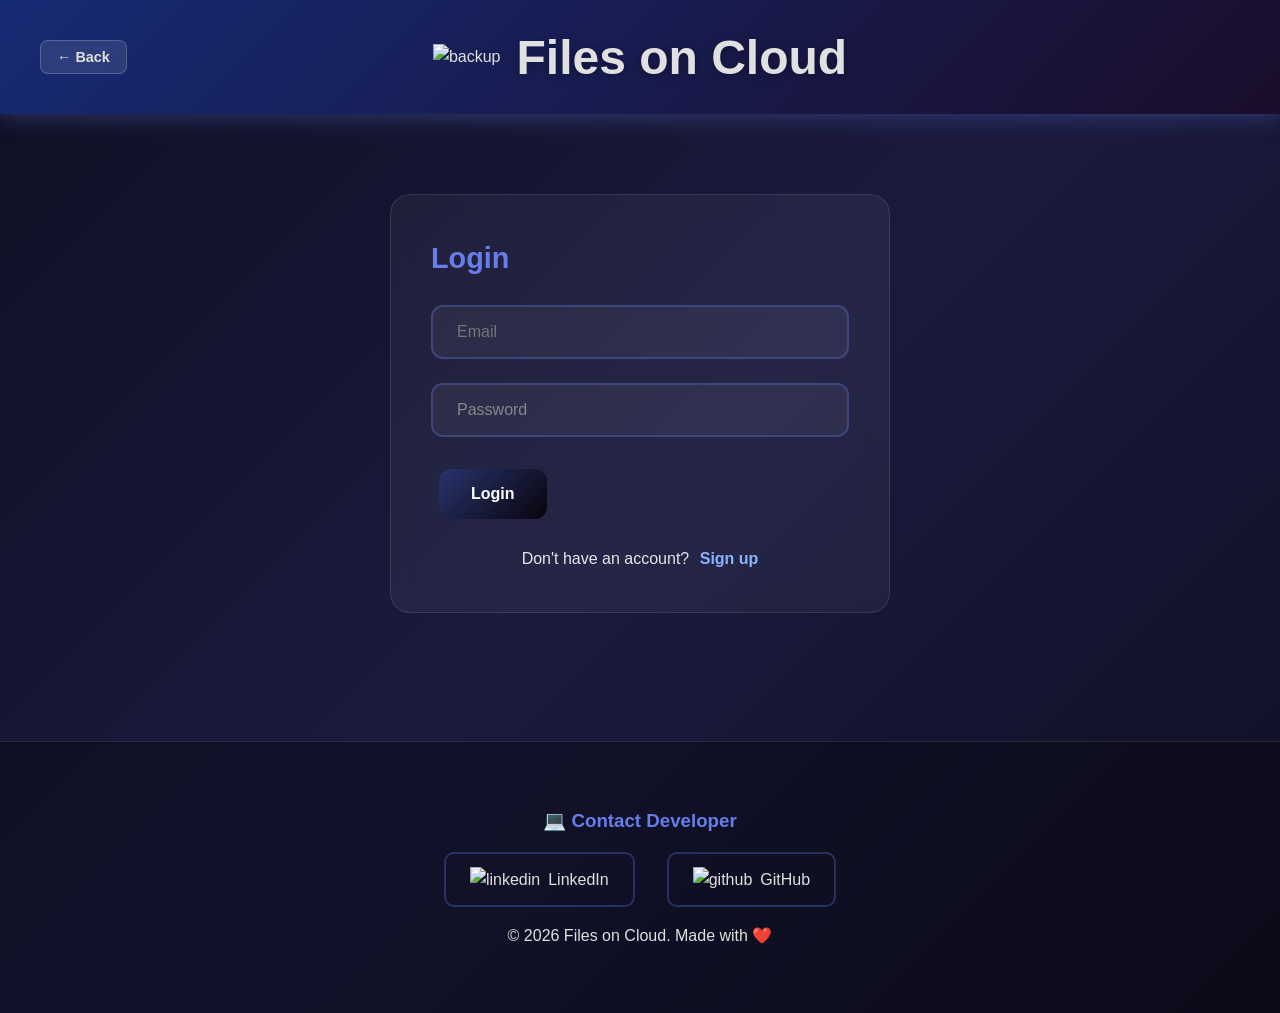
==== public/auth.html @ 5b4f23a4 "fix: improve signup section visibility and accessibility (#29)" ====
<!DOCTYPE html>
<html lang="en">
<head>
    <meta charset="UTF-8">
    <meta name="viewport" content="width=device-width, initial-scale=1.0">
    <title>File On Cloud · Auth</title>
    <link rel="stylesheet" href="style.css">
</head>
<body>
    <!-- Header -->
    <div class="header">
        <div class="auth-buttons" style="left: 2rem;">
            <button id="backBtn" class="auth-btn">← Back</button>
        </div>
        <span><img src="backup-file.png" height="60" width="60" alt="backup"></span>
        <h1>Files on Cloud</h1>
    </div>

    <div class="container">
        <div class="section" style="max-width: 500px; margin: 3rem auto;">
            <div class="auth-card">
                <div id="loginBlock">
                    <h2>Login</h2>
                    <form id="loginForm">
                        <input type="email" id="loginEmail" placeholder="Email" required>
                        <input type="password" id="loginPassword" placeholder="Password" required>
                        <button type="submit" id="loginSubmit">Login</button>
                    </form>
                    <p class="signup-text">
                        Don't have an account?
                        <a href="#" id="showSignup" class="signup-link">Sign up</a>
                    </p>
                </div>

                <div id="signupBlock" style="display: none;">
                    <h2>Sign Up</h2>
                    <form id="signupForm">
                        <input type="text" id="signupUsername" placeholder="Username" required>
                        <input type="email" id="signupEmail" placeholder="Email" required>
                        <input type="password" id="signupPassword" placeholder="Password (min 6 chars)" required>
                        <button type="submit" id="signupSubmit">Sign Up</button>
                    </form>
                    <p>Already have an account? <a href="#" id="showLogin">Login</a></p>
                </div>

                <div id="authFeedback" class="auth-message" style="display: none; margin-top: 1rem;"></div>
            </div>
        </div>
    </div>

    <div class="footer">
        <div class="container">
            <h3>💻 Contact Developer</h3>
            <div class="social-links">
                <a href="https://www.linkedin.com/in/priyanshu-kumar-15799a293/" target="_blank">
                    <span><img src="linkedin.png" height="30" width="30" alt="linkedin"></span> LinkedIn
                </a>
                <a href="https://github.com/priyansh13-c" target="_blank">
                    <span><img src="github.png" height="30" width="30" alt="github"></span> GitHub
                </a>
            </div>
            <p>&copy; 2026 Files on Cloud. Made with ❤️</p>
        </div>
    </div>

    <script>
        const API_BASE = "";

        const urlParams = new URLSearchParams(window.location.search);
        const startMode = urlParams.get('mode') || 'login';

        const loginBlock = document.getElementById('loginBlock');
        const signupBlock = document.getElementById('signupBlock');
        const showSignup = document.getElementById('showSignup');
        const showLogin = document.getElementById('showLogin');
        const backBtn = document.getElementById('backBtn');
        const authFeedback = document.getElementById('authFeedback');

        const loginForm = document.getElementById('loginForm');
        const signupForm = document.getElementById('signupForm');

        const setMode = (mode) => {
            if (mode === 'signup') {
                loginBlock.style.display = 'none';
                signupBlock.style.display = 'block';
            } else {
                loginBlock.style.display = 'block';
                signupBlock.style.display = 'none';
            }
            authFeedback.style.display = 'none';
        };

        setMode(startMode);

        showSignup.addEventListener('click', (e) => {
            e.preventDefault();
            setMode('signup');
        });

        showLogin.addEventListener('click', (e) => {
            e.preventDefault();
            setMode('login');
        });

        backBtn.addEventListener('click', () => {
            window.location.href = 'index.html';
        });

        function showFeedback(message, type) {
            authFeedback.textContent = message;
            authFeedback.className = `auth-message ${type}`;
            authFeedback.style.display = 'block';
        }

        loginForm.addEventListener('submit', async (e) => {
            e.preventDefault();
            const email = document.getElementById('loginEmail').value;
            const password = document.getElementById('loginPassword').value;
            const submitBtn = document.getElementById('loginSubmit');

            submitBtn.disabled = true;
            submitBtn.textContent = 'Logging in...';

            try {
                const res = await fetch(`${API_BASE}/api/auth/login`, {
                    method: 'POST',
                    headers: { 'Content-Type': 'application/json' },
                    body: JSON.stringify({ email, password })
                });

                const data = await res.json();
                if (res.ok) {
                    localStorage.setItem('authToken', data.token);
                    window.location.href = 'index.html';
                } else {
                    showFeedback(data.error || 'Login failed', 'error');
                }
            } catch (err) {
                showFeedback('Login failed. Please try again.', 'error');
            } finally {
                submitBtn.disabled = false;
                submitBtn.textContent = 'Login';
            }
        });

        signupForm.addEventListener('submit', async (e) => {
            e.preventDefault();
            const username = document.getElementById('signupUsername').value;
            const email = document.getElementById('signupEmail').value;
            const password = document.getElementById('signupPassword').value;
            const submitBtn = document.getElementById('signupSubmit');

            submitBtn.disabled = true;
            submitBtn.textContent = 'Creating account...';

            try {
                const res = await fetch(`${API_BASE}/api/auth/signup`, {
                    method: 'POST',
                    headers: { 'Content-Type': 'application/json' },
                    body: JSON.stringify({ username, email, password })
                });

                const data = await res.json();
                if (res.ok) {
                    localStorage.setItem('authToken', data.token);
                    window.location.href = 'index.html';
                } else {
                    showFeedback(data.error || 'Signup failed', 'error');
                }
            } catch (err) {
                showFeedback('Signup failed. Please try again.', 'error');
            } finally {
                submitBtn.disabled = false;
                submitBtn.textContent = 'Sign Up';
            }
        });
    </script>
</body>
</html>
---- public/style.css ----
* {
    margin: 0;
    padding: 0;
    box-sizing: border-box;
}

body {
    font-family: 'Segoe UI', Tahoma, Geneva, Verdana, sans-serif;
    background: linear-gradient(135deg, #0f0f23 0%, #1a1a3e 50%, #0f0f23 100%);
    color: #e0e0e0;
    min-height: 100vh;
    line-height: 1.6;
}

/* Header */
.header {
    background: linear-gradient(135deg, #162a74 0%, #1a0d2a 100%);
    padding: 2rem 0;
    text-align: center;
    box-shadow: 0 4px 20px rgba(102, 126, 234, 0.3);
    position: relative;
    overflow: hidden;
    display: flex;
    gap: 1rem;
    justify-content: center;
    align-items: center;
}

.header .auth-buttons {
    position: absolute;
    left: 2rem;
    display: flex;
    gap: 1rem;
}

.auth-btn {
    background: rgba(255, 255, 255, 0.1);
    color: #e0e0e0;
    border: 1px solid rgba(255, 255, 255, 0.2);
    padding: 0.5rem 1rem;
    border-radius: 8px;
    cursor: pointer;
    font-size: 0.9rem;
    transition: all 0.3s ease;
}

.auth-btn:hover {
    background: rgba(255, 255, 255, 0.2);
    transform: translateY(-2px);
}

.header::before {
    content: '';
    position: absolute;
    top: 0;
    left: -100%;
    width: 100%;
    height: 100%;
    background: linear-gradient(90deg, transparent, rgba(255, 255, 255, 0.1), transparent);
    animation: shimmer 3s infinite;
}

@keyframes shimmer {
    0% { left: -100%; }
    100% { left: 100%; }
}

.header h1 {
    font-size: 3rem;
    font-weight: 700;
    text-shadow: 0 2px 10px rgba(0, 0, 0, 0.3);
    margin: 0;
    position: relative;
    z-index: 1;
    line-height: 1;
    display: block;
    margin-top: 2px;
}

/* Container */
.container {
    max-width: 800px;
    margin: 0 auto;
    padding: 2rem;
}

/* Sections */
.section {
    background: rgba(255, 255, 255, 0.05);
    backdrop-filter: blur(10px);
    border: 1px solid rgba(255, 255, 255, 0.1);
    border-radius: 20px;
    padding: 2.5rem;
    margin: 2rem 0;
    transition: all 0.3s ease;
    position: relative;
    overflow: hidden;
}

.section::before {
    content: '';
    position: absolute;
    top: 0;
    left: 0;
    right: 0;
    height: 3px;
    background: linear-gradient(90deg, #667eea, #764ba2);
    transform: scaleX(0);
    transition: transform 0.3s ease;
}

.section:hover {
    transform: translateY(-5px);
    box-shadow: 0 10px 30px rgba(102, 126, 234, 0.2);
}

.section:hover::before {
    transform: scaleX(1);
}

.section h2 {
    font-size: 1.8rem;
    margin-bottom: 1.5rem;
    color: #667eea;
    display: flex;
    align-items: center;
    gap: 10px;
}

/* File Input Styling */
.file-input-wrapper {
    position: relative;
    margin-bottom: 1.5rem;
}

.file-input {
    border: 2px dashed #667eea;
    border-radius: 15px;
    padding: 3rem 2rem;
    text-align: center;
    cursor: pointer;
    transition: all 0.3s ease;
    background: rgba(102, 126, 234, 0.05);
    position: relative;
    overflow: hidden;
}

.file-input::before {
    content: '';
    position: absolute;
    top: 50%;
    left: 50%;
    width: 0;
    height: 0;
    background: radial-gradient(circle, rgba(102, 126, 234, 0.1) 0%, transparent 70%);
    transition: all 0.3s ease;
    transform: translate(-50%, -50%);
    border-radius: 50%;
}

.file-input:hover {
    border-color: #764ba2;
    background: rgba(118, 75, 162, 0.1);
    transform: scale(1.02);
}

.file-input:hover::before {
    width: 300px;
    height: 300px;
}

.file-input span {
    font-size: 1.1rem;
    position: relative;
    z-index: 2;
    display: block;
}

.file-input .upload-icon {
    font-size: 2.5rem;
    margin-bottom: 1rem;
    display: block;
    opacity: 0.7;
    transition: all 0.3s ease;
}

.file-input:hover .upload-icon {
    opacity: 1;
    transform: translateY(-5px);
}

input[type="file"] {
    display: none;
}

/* Form Inputs */
input[type="text"] {
    width: 100%;
    padding: 1rem 1.5rem;
    border: 2px solid rgba(102, 126, 234, 0.3);
    border-radius: 12px;
    background: rgba(255, 255, 255, 0.05);
    color: #e0e0e0;
    font-size: 1rem;
    margin-bottom: 1.5rem;
    transition: all 0.3s ease;
}

input[type="text"]:focus {
    outline: none;
    border-color: #667eea;
    box-shadow: 0 0 0 3px rgba(102, 126, 234, 0.1);
    transform: translateY(-2px);
}
input[type="number"] {
    width: 100%;
    padding: 1rem 1.5rem;
    border: 2px solid rgba(102, 126, 234, 0.3);
    border-radius: 12px;
    background: rgba(255, 255, 255, 0.05);
    color: #e0e0e0;
    font-size: 1rem;
    margin-bottom: 1.5rem;
    transition: all 0.3s ease;
}

input[type="number"]:focus {
    outline: none;
    border-color: #667eea;
    box-shadow: 0 0 0 3px rgba(102, 126, 234, 0.1);
    transform: translateY(-2px);
}
input[type="email"] {
    width: 100%;
    padding: 1rem 1.5rem;
    border: 2px solid rgba(102, 126, 234, 0.3);
    border-radius: 12px;
    background: rgba(255, 255, 255, 0.05);
    color: #e0e0e0;
    font-size: 1rem;
    margin-bottom: 1.5rem;
    transition: all 0.3s ease;
}

input[type="email"]:focus {
    outline: none;
    border-color: #667eea;
    box-shadow: 0 0 0 3px rgba(102, 126, 234, 0.1);
    transform: translateY(-2px);
}

input[type="password"] {
    width: 100%;
    padding: 1rem 1.5rem;
    border: 2px solid rgba(102, 126, 234, 0.3);
    border-radius: 12px;
    background: rgba(255, 255, 255, 0.05);
    color: #e0e0e0;
    font-size: 1rem;
    margin-bottom: 1.5rem;
    transition: all 0.3s ease;
}

input[type="password"]:focus {
    outline: none;
    border-color: #667eea;
    box-shadow: 0 0 0 3px rgba(102, 126, 234, 0.1);
    transform: translateY(-2px);
}

input[type="password"]::placeholder {
    color: #888;
}

select {
    width: 100%;
    padding: 1rem 1.5rem;
    border: 2px solid rgba(102, 126, 234, 0.3);
    border-radius: 12px;
    background: rgba(255, 255, 255, 0.05);
    color: #e0e0e0;
    font-size: 1rem;
    margin-bottom: 1.5rem;
    transition: all 0.3s ease;
    cursor: pointer;
}

select:focus {
    outline: none;
    border-color: #667eea;
    box-shadow: 0 0 0 3px rgba(102, 126, 234, 0.1);
    transform: translateY(-2px);
}

select option {
    background: #1a1a3e;
    color: #e0e0e0;
}

/* Buttons */
button {
    background: linear-gradient(135deg, #27346d 0%, #09040d 100%);
    color: white;
    border: none;
    padding: 1rem 2rem;
    border-radius: 12px;
    font-size: 1rem;
    font-weight: 600;
    cursor: pointer;
    transition: all 0.3s ease;
    margin: 0.5rem;
    position: relative;
    overflow: hidden;
}

button::before {
    content: '';
    position: absolute;
    top: 0;
    left: -100%;
    width: 100%;
    height: 100%;
    background: linear-gradient(90deg, transparent, rgba(255, 255, 255, 0.2), transparent);
    transition: left 0.5s ease;
}

button:hover {
    transform: translateY(-3px);
    box-shadow: 0 10px 25px rgba(102, 126, 234, 0.4);
}

button:hover::before {
    left: 100%;
}

button:active {
    transform: translateY(-1px);
}

button:disabled {
    opacity: 0.6;
    cursor: not-allowed;
    transform: none;
}

.button-group {
    display: flex;
    gap: 1rem;
    flex-wrap: wrap;
}

.button-group button {
    flex: 1;
    min-width: 150px;
}

/* Loading Animation */
.loading {
    display: none;
    text-align: center;
    margin: 1rem 0;
}

.spinner {
    width: 40px;
    height: 40px;
    border: 3px solid rgba(102, 126, 234, 0.3);
    border-top: 3px solid #667eea;
    border-radius: 50%;
    animation: spin 1s linear infinite;
    margin: 0 auto 1rem;
}

@keyframes spin {
    0% { transform: rotate(0deg); }
    100% { transform: rotate(360deg); }
}

/* Messages */
.message {
    padding: 1rem;
    border-radius: 10px;
    margin: 1rem 0;
    animation: slideIn 0.3s ease;
}

.message.success {
    background: rgba(76, 175, 80, 0.1);
    border: 1px solid rgba(76, 175, 80, 0.3);
    color: #4caf50;
}

.message.error {
    background: rgba(244, 67, 54, 0.1);
    border: 1px solid rgba(244, 67, 54, 0.3);
    color: #f44336;
}

@keyframes slideIn {
    from {
        opacity: 0;
        transform: translateY(20px);
    }
    to {
        opacity: 1;
        transform: translateY(0);
    }
}

/* File Info */
.file-info {
    background: rgba(102, 126, 234, 0.1);
    border: 1px solid rgba(102, 126, 234, 0.3);
    border-radius: 15px;
    padding: 1.5rem;
    margin: 1rem 0;
    animation: slideIn 0.3s ease;
}

.file-info h3 {
    color: #667eea;
    margin-bottom: 1rem;
}

.file-info p {
    margin: 0.5rem 0;
    padding: 0.5rem 0;
    border-bottom: 1px solid rgba(255, 255, 255, 0.1);
}

.file-info p:last-child {
    border-bottom: none;
}

/* Instructions */
.instructions {
    background: rgba(255, 255, 255, 0.03);
    border-radius: 15px;
    padding: 2rem;
    margin: 3rem 0;
    border-left: 4px solid #667eea;
}

.instructions h3 {
    color: #667eea;
    margin-bottom: 1rem;
    font-size: 1.3rem;
}

.instructions ul {
    list-style: none;
    padding-left: 0;
}

.instructions li {
    margin: 0.5rem 0;
    padding: 0.5rem 0;
    position: relative;
    padding-left: 2rem;
}

.instructions li::before {
    content: '▶';
    position: absolute;
    left: 0;
    color: #667eea;
    font-size: 0.8rem;
}

/* Footer */
.footer {
    background: rgba(0, 0, 0, 0.3);
    padding: 2rem 0;
    text-align: center;
    margin-top: 3rem;
    border-top: 1px solid rgba(255, 255, 255, 0.1);
}

.footer h3 {
    color: #667eea;
    margin-bottom: 1rem;
}

.social-links {
    display: flex;
    justify-content: center;
    gap: 2rem;
    margin-bottom: 1rem;
}

.social-links a {
    color: #e0e0e0;
    text-decoration: none;
    padding: 0.8rem 1.5rem;
    border: 2px solid rgba(102, 126, 234, 0.3);
    border-radius: 10px;
    transition: all 0.3s ease;
    display: flex;
    align-items: center;
    gap: 0.5rem;
}

.social-links a:hover {
    color: #667eea;
    border-color: #667eea;
    transform: translateY(-3px);
    box-shadow: 0 5px 15px rgba(102, 126, 234, 0.2);
}

/* Responsive Design */
@media (max-width: 768px) {
    .header h1 {
        font-size: 2rem;
    }

    .container {
        padding: 1rem;
    }

    .section {
        padding: 1.5rem;
    }

    .button-group {
        flex-direction: column;
    }

    .social-links {
        flex-direction: column;
        align-items: center;
    }
}

.message {
    padding: 1rem;
    border-radius: 10px;
    margin-top: 1rem;
    animation: slideIn 0.3s ease;
    text-align: center;
    font-weight: 500;
}

.message.success {
    background: rgba(76, 175, 80, 0.15);
    border: 1px solid rgba(76, 175, 80, 0.4);
    color: #4CAF50;
}

/* Modal Styles */
.auth-modal {
    display: none;
    position: fixed;
    z-index: 10000;
    left: 0;
    top: 0;
    width: 100%;
    height: 100%;
    background-color: rgba(0, 0, 0, 0.8);
    backdrop-filter: blur(8px);
    -webkit-backdrop-filter: blur(8px);
    animation: fadeIn 0.3s ease-out;
}

.auth-modal.show {
    display: flex;
    align-items: center;
    justify-content: center;
}

.auth-overlay {
    position: absolute;
    top: 0;
    left: 0;
    width: 100%;
    height: 100%;
}

.auth-container {
    background: rgba(26, 26, 62, 0.98);
    border: 1px solid rgba(102, 126, 234, 0.4);
    border-radius: 20px;
    padding: 2.5rem;
    width: 90%;
    max-width: 420px;
    position: relative;
    box-shadow: 0 20px 60px rgba(0, 0, 0, 0.6);
    animation: slideIn 0.4s ease-out;
    z-index: 10001;
}

.auth-close {
    position: absolute;
    top: 1rem;
    right: 1.5rem;
    font-size: 2rem;
    color: #888;
    cursor: pointer;
    transition: all 0.3s ease;
    line-height: 1;
}

.auth-close:hover {
    color: #667eea;
    transform: scale(1.1);
}

.auth-modal h2 {
    color: #667eea;
    margin-bottom: 1.5rem;
    text-align: center;
    font-size: 1.8rem;
    font-weight: 600;
}

.auth-modal form {
    display: flex;
    flex-direction: column;
    gap: 1rem;
}

.auth-modal input {
    width: 100%;
    padding: 1rem 1.2rem;
    border: 2px solid rgba(102, 126, 234, 0.3);
    border-radius: 12px;
    background: rgba(255, 255, 255, 0.08);
    color: #e0e0e0;
    font-size: 1rem;
    transition: all 0.3s ease;
    box-sizing: border-box;
}

.auth-modal input:focus {
    outline: none;
    border-color: #667eea;
    box-shadow: 0 0 0 3px rgba(102, 126, 234, 0.2);
    background: rgba(255, 255, 255, 0.12);
}

.auth-modal input::placeholder {
    color: #888;
}

.auth-modal button {
    background: linear-gradient(135deg, #667eea, #764ba2);
    color: white;
    border: none;
    padding: 1rem 2rem;
    border-radius: 12px;
    font-size: 1rem;
    font-weight: 600;
    cursor: pointer;
    transition: all 0.3s ease;
    margin-top: 0.5rem;
}

.auth-modal button:hover {
    transform: translateY(-2px);
    box-shadow: 0 8px 25px rgba(102, 126, 234, 0.4);
}

.auth-modal button:disabled {
    opacity: 0.6;
    cursor: not-allowed;
    transform: none;
}

.auth-modal p {
    text-align: center;
    margin-top: 1.5rem;
    font-size: 0.95rem;
    color: #ccc;
}

.auth-modal a {
    color: #667eea;
    text-decoration: none;
    font-weight: 500;
    transition: color 0.3s ease;
}

.auth-modal a:hover {
    color: #764ba2;
    text-decoration: underline;
}

.auth-message {
    margin-top: 1rem;
    padding: 0.8rem;
    border-radius: 8px;
    text-align: center;
    font-weight: 500;
    animation: slideIn 0.3s ease;
}

.auth-message.success {
    background: rgba(76, 175, 80, 0.2);
    border: 1px solid rgba(76, 175, 80, 0.4);
    color: #4caf50;
}

.auth-message.error {
    background: rgba(244, 67, 54, 0.2);
    border: 1px solid rgba(244, 67, 54, 0.4);
    color: #f44336;
}

@keyframes fadeIn {
    from {
        opacity: 0;
    }
    to {
        opacity: 1;
    }
}

@keyframes slideIn {
    from {
        opacity: 0;
        transform: translateY(30px) scale(0.95);
    }
    to {
        opacity: 1;
        transform: translateY(0) scale(1);
    }
}

/* Auth page card */
.auth-card {
    animation: slideIn 0.4s ease;
}

/* Signup section visibility improvement */
.auth-card p {
    margin-top: 1.2rem;
    text-align: center;
    color: #e5e7eb;
    font-size: 1rem;
    font-weight: 500;
}

.auth-card p a {
    color: #8ab4ff !important;
    font-weight: 700;
    text-decoration: none;
    margin-left: 6px;
    transition: color 0.2s ease;
}

.auth-card p a:hover {
    color: #c4d7ff !important;
    text-decoration: underline;
}

.copy-btn {
    background: rgba(102, 126, 234, 0.2);
    border: 1px solid rgba(102, 126, 234, 0.4);
    color: #667eea;
    padding: 0.5rem 1rem;
    border-radius: 8px;
    cursor: pointer;
    font-size: 0.9rem;
    margin: 0.5rem 0;
    transition: all 0.3s ease;
}

.copy-btn:hover {
    background: rgba(102, 126, 234, 0.3);
    transform: translateY(-2px);
}

.qr-section {
    text-align: center;
    margin-top: 1rem;
    padding-top: 1rem;
    border-top: 1px solid rgba(255, 255, 255, 0.1);
}

.qr-section img {
    max-width: 150px;
    height: auto;
    border: 2px solid rgba(102, 126, 234, 0.3);
    border-radius: 10px;
    margin-top: 0.5rem;
}

/* New Result Card Styles */
.result-card {
    background: rgba(76, 175, 80, 0.1);
    border: 1px solid rgba(76, 175, 80, 0.3);
    border-radius: 15px;
    padding: 2rem;
    animation: slideIn 0.3s ease;
}

.result-header {
    text-align: center;
    margin-bottom: 2rem;
}

.result-header .result-icon {
    font-size: 3rem;
    display: block;
    margin-bottom: 1rem;
}

.result-header h3 {
    color: #4caf50;
    font-size: 1.5rem;
    margin: 0;
}

.share-link-section,
.qr-section {
    margin-bottom: 2rem;
    padding: 1.5rem;
    background: rgba(255, 255, 255, 0.05);
    border-radius: 10px;
    border: 1px solid rgba(255, 255, 255, 0.1);
}

.share-link-section .result-icon,
.qr-section .result-icon {
    font-size: 1.5rem;
    margin-right: 0.5rem;
}

.section-title {
    font-weight: bold;
    color: #e0e0e0;
    font-size: 1.1rem;
}

.link-container {
    display: flex;
    gap: 0.5rem;
    margin-top: 1rem;
    align-items: center;
}

.link-container input {
    flex: 1;
    padding: 0.75rem;
    border: 1px solid rgba(255, 255, 255, 0.2);
    border-radius: 8px;
    background: rgba(255, 255, 255, 0.05);
    color: #e0e0e0;
    font-family: monospace;
    font-size: 0.9rem;
}

.link-container .copy-btn {
    padding: 0.75rem 1.5rem;
    margin: 0;
    white-space: nowrap;
}

.qr-toggle {
    cursor: pointer;
    transition: all 0.3s ease;
}

.qr-toggle:hover {
    transform: scale(1.1);
}

#qrContainer {
    margin-top: 1rem;
    text-align: center;
}

#qrContainer img {
    max-width: 200px;
    height: auto;
    border: 2px solid rgba(102, 126, 234, 0.3);
    border-radius: 10px;
}

@keyframes slideIn {
    from {
        opacity: 0;
        transform: translateY(20px);
    }
    to {
        opacity: 1;
        transform: translateY(0);
    }
}

/* Dashboard Styles */
.dashboard-table-container {
    width: 100%;
    overflow-x: auto;
    margin-top: 1rem;
    background: rgba(255, 255, 255, 0.05);
    border-radius: 12px;
    border: 1px solid rgba(102, 126, 234, 0.2);
}

.dashboard-table {
    width: 100%;
    border-collapse: collapse;
    min-width: 600px;
}

.dashboard-table th, .dashboard-table td {
    padding: 1rem;
    text-align: left;
    border-bottom: 1px solid rgba(255, 255, 255, 0.1);
}

.dashboard-table th {
    background: rgba(102, 126, 234, 0.1);
    color: #667eea;
    font-weight: 600;
}

.dashboard-table tbody tr:last-child td {
    border-bottom: none;
}

.dashboard-table tbody tr:hover {
    background: rgba(255, 255, 255, 0.08);
}

.dashboard-action-btn {
    background: rgba(102, 126, 234, 0.2);
    border: 1px solid rgba(102, 126, 234, 0.4);
    color: #e0e0e0;
    padding: 0.4rem 0.8rem;
    border-radius: 6px;
    cursor: pointer;
    font-size: 0.85rem;
    margin-right: 0.5rem;
    transition: all 0.2s ease;
}

.dashboard-action-btn:hover {
    background: #667eea;
    color: white;
}

.dashboard-action-btn.delete {
    background: rgba(244, 67, 54, 0.2);
    border-color: rgba(244, 67, 54, 0.4);
    color: #f44336;
}

.dashboard-action-btn.delete:hover {
    background: #f44336;
    color: white;
}

.empty-state {
    text-align: center;
    padding: 3rem;
    color: #888;
}

.modal-body {
    max-height: 300px;
    overflow-y: auto;
}

.modal-body ul {
    list-style: none;
    padding: 0;
}

.modal-body li {
    background: rgba(255, 255, 255, 0.05);
    margin-bottom: 0.5rem;
    padding: 0.8rem;
    border-radius: 8px;
    border: 1px solid rgba(255, 255, 255, 0.1);
    font-size: 0.9rem;
}
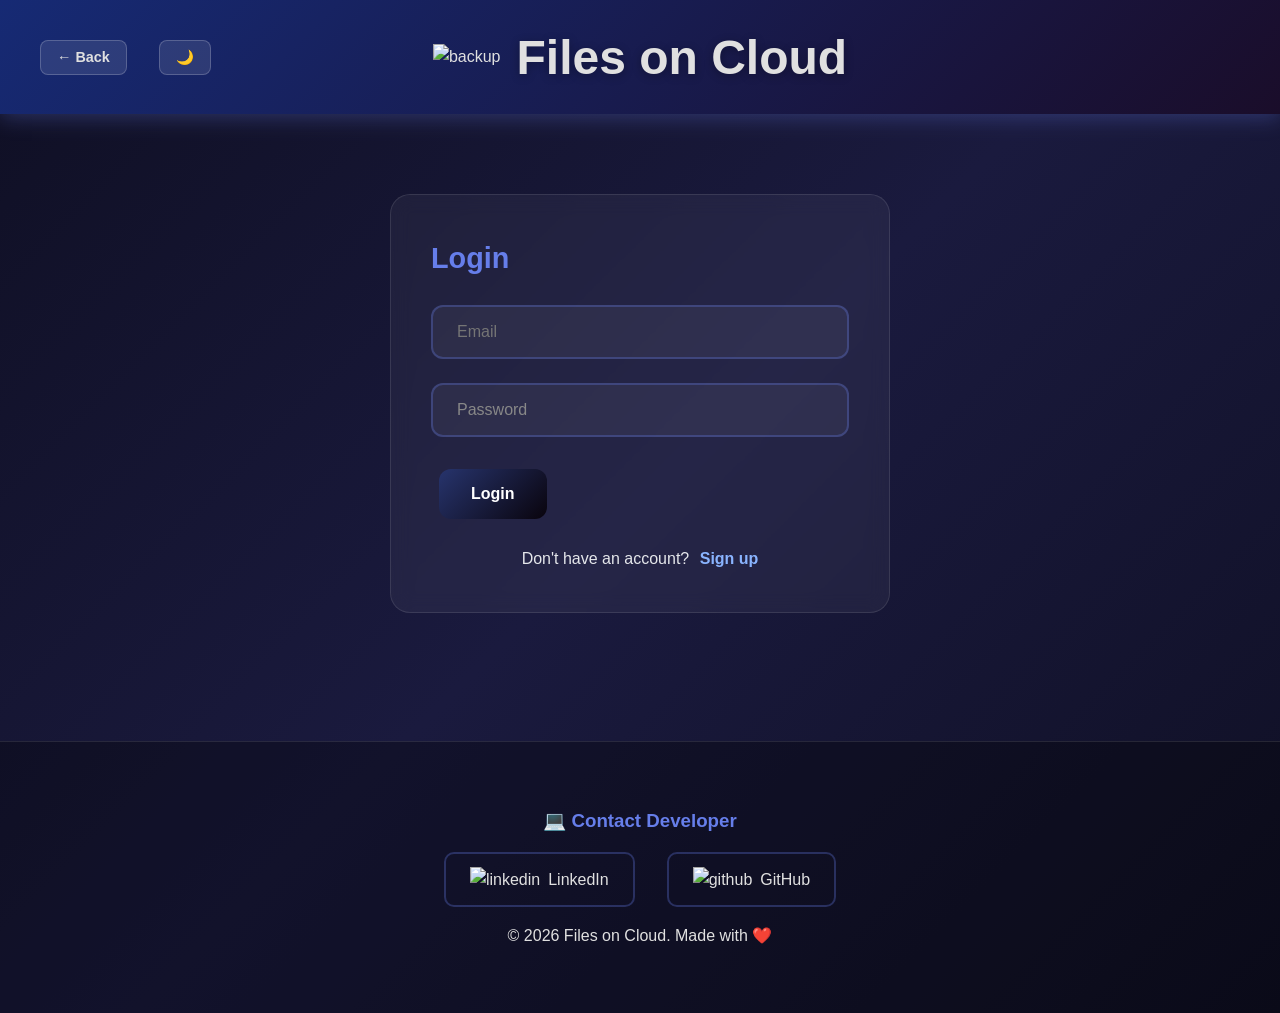
==== commit 77a0c55b: "feat: add dark and light theme support (#39)" ====
--- a/public/auth.html
+++ b/public/auth.html
@@ -11,6 +11,7 @@
     <div class="header">
         <div class="auth-buttons" style="left: 2rem;">
             <button id="backBtn" class="auth-btn">← Back</button>
+            <button id="themeToggle" class="auth-btn">🌙</button>
         </div>
         <span><img src="backup-file.png" height="60" width="60" alt="backup"></span>
         <h1>Files on Cloud</h1>
@@ -175,5 +176,6 @@
             }
         });
     </script>
+    <script src="theme.js"></script>
 </body>
 </html>
--- a/public/style.css
+++ b/public/style.css
@@ -1,4 +1,22 @@
-
+:root {
+    --bg-primary: linear-gradient(135deg, #0f0f23 0%, #1a1a3e 50%, #0f0f23 100%);
+    --bg-secondary: rgba(255, 255, 255, 0.05);
+    --text-primary: #e0e0e0;
+    --text-secondary: #667eea;
+    --border-color: rgba(255, 255, 255, 0.1);
+    --input-bg: rgba(255, 255, 255, 0.05);
+    --header-bg: linear-gradient(135deg, #162a74 0%, #1a0d2a 100%);
+}
+
+body.light-theme {
+    --bg-primary: linear-gradient(135deg, #eef2ff 0%, #f8fafc 50%, #e0e7ff 100%);
+    --bg-secondary: rgba(255, 255, 255, 0.96);
+    --text-primary: #111827;
+    --text-secondary: #4338ca;
+    --border-color: rgba(67, 56, 202, 0.18);
+    --input-bg: rgba(255, 255, 255, 0.98);
+    --header-bg: linear-gradient(135deg, #c7d2fe 0%, #ddd6fe 100%);
+}
 * {
     margin: 0;
     padding: 0;
@@ -7,15 +25,15 @@
 
 body {
     font-family: 'Segoe UI', Tahoma, Geneva, Verdana, sans-serif;
-    background: linear-gradient(135deg, #0f0f23 0%, #1a1a3e 50%, #0f0f23 100%);
-    color: #e0e0e0;
+    background: var(--bg-primary);
+    color: var(--text-primary);
     min-height: 100vh;
     line-height: 1.6;
 }
 
 /* Header */
 .header {
-    background: linear-gradient(135deg, #162a74 0%, #1a0d2a 100%);
+    background: var(--header-bg);
     padding: 2rem 0;
     text-align: center;
     box-shadow: 0 4px 20px rgba(102, 126, 234, 0.3);
@@ -87,7 +105,7 @@
 
 /* Sections */
 .section {
-    background: rgba(255, 255, 255, 0.05);
+    background: var(--bg-secondary);
     backdrop-filter: blur(10px);
     border: 1px solid rgba(255, 255, 255, 0.1);
     border-radius: 20px;
@@ -200,8 +218,8 @@
     padding: 1rem 1.5rem;
     border: 2px solid rgba(102, 126, 234, 0.3);
     border-radius: 12px;
-    background: rgba(255, 255, 255, 0.05);
-    color: #e0e0e0;
+    background: var(--input-bg);
+    color: var(--text-primary);
     font-size: 1rem;
     margin-bottom: 1.5rem;
     transition: all 0.3s ease;
@@ -218,8 +236,8 @@
     padding: 1rem 1.5rem;
     border: 2px solid rgba(102, 126, 234, 0.3);
     border-radius: 12px;
-    background: rgba(255, 255, 255, 0.05);
-    color: #e0e0e0;
+    background: var(--input-bg);
+    color: var(--text-primary);
     font-size: 1rem;
     margin-bottom: 1.5rem;
     transition: all 0.3s ease;
@@ -236,8 +254,8 @@
     padding: 1rem 1.5rem;
     border: 2px solid rgba(102, 126, 234, 0.3);
     border-radius: 12px;
-    background: rgba(255, 255, 255, 0.05);
-    color: #e0e0e0;
+    background: var(--input-bg);
+    color: var(--text-primary);
     font-size: 1rem;
     margin-bottom: 1.5rem;
     transition: all 0.3s ease;
@@ -255,8 +273,8 @@
     padding: 1rem 1.5rem;
     border: 2px solid rgba(102, 126, 234, 0.3);
     border-radius: 12px;
-    background: rgba(255, 255, 255, 0.05);
-    color: #e0e0e0;
+    background: var(--input-bg);
+    color: var(--text-primary);
     font-size: 1rem;
     margin-bottom: 1.5rem;
     transition: all 0.3s ease;
@@ -514,6 +532,11 @@
         font-size: 2rem;
     }
 
+    #themeToggle {
+        width: auto;
+        min-width: 48px;
+    }
+
     .container {
         padding: 1rem;
     }
@@ -529,6 +552,25 @@
     .social-links {
         flex-direction: column;
         align-items: center;
+    }
+    .header {
+        flex-direction: column;
+        gap: 1rem;
+        padding: 1.2rem;
+        text-align: center;
+    }
+
+    .auth-buttons {
+        position: static;
+        display: flex;
+        flex-wrap: wrap;
+        justify-content: center;
+        gap: 0.6rem;
+    }
+
+    .header h1 {
+        font-size: 2rem;
+        line-height: 1.2;
     }
 }
 
@@ -672,6 +714,9 @@
     font-size: 0.95rem;
     color: #ccc;
 }
+body.light-theme .auth-card p {
+    color: #4b5563;
+}
 
 .auth-modal a {
     color: #667eea;
@@ -976,4 +1021,156 @@
     border: 1px solid rgba(255, 255, 255, 0.1);
     font-size: 0.9rem;
 }
-
+/* Storage Visualizer Component (Custom) */
+.storage-container {
+    background: rgba(255, 255, 255, 0.03);
+    border: 1px solid rgba(255, 255, 255, 0.1);
+    border-radius: 12px;
+    padding: 20px;
+    margin-bottom: 25px;
+    box-shadow: 0 4px 6px rgba(0, 0, 0, 0.2);
+}
+.storage-header {
+    display: flex;
+    justify-content: space-between;
+    margin-bottom: 12px;
+    color: #e2e8f0;
+    font-size: 1rem;
+}
+.progress-track {
+    width: 100%;
+    height: 10px;
+    background: rgba(255, 255, 255, 0.08);
+    border-radius: 10px;
+    overflow: hidden;
+}
+.progress-fill {
+    height: 100%;
+    width: 0%;
+    background: linear-gradient(90deg, #667eea 0%, #764ba2 100%);
+    border-radius: 10px;
+    transition: width 0.8s ease-in-out, background 0.3s;
+}
+.progress-fill.warning { background: linear-gradient(90deg, #f6ad55 0%, #dd6b20 100%); }
+.progress-fill.danger { background: linear-gradient(90deg, #fc8181 0%, #e53e3e 100%); }
+.storage-text {
+    font-size: 0.85rem;
+    color: #a0aec0;
+    margin-top: 8px;
+    text-align: right;
+    font-weight: 500;
+}
+
+/*Search and Sort Controls UI */
+.controls-container {
+    display: flex;
+    gap: 15px;
+    margin-bottom: 20px;
+    flex-wrap: wrap;
+}
+.search-input {
+    flex: 1;
+    min-width: 200px;
+    padding: 10px 15px;
+    border-radius: 8px;
+    border: 1px solid rgba(255, 255, 255, 0.1);
+    background: rgba(255, 255, 255, 0.05);
+    color: white;
+    font-size: 0.95rem;
+    transition: border-color 0.3s;
+}
+.search-input:focus {
+    outline: none;
+    border-color: #667eea;
+}
+.sort-select {
+    padding: 10px 15px;
+    border-radius: 8px;
+    border: 1px solid rgba(255, 255, 255, 0.1);
+    background: #1a202c; 
+    color: white;
+    font-size: 0.95rem;
+    cursor: pointer; 
+    transition: border-color 0.3s;
+}
+.sort-select:focus {
+    outline: none;
+    border-color: #667eea;
+}
+body.light-theme .footer {
+    background: rgba(255, 255, 255, 0.7);
+    border-top: 1px solid rgba(67, 56, 202, 0.15);
+}
+body.light-theme .section {
+    box-shadow: 0 10px 30px rgba(0, 0, 0, 0.06);
+}
+body.light-theme summary,
+body.light-theme details button {
+    background: transparent !important;
+    box-shadow: none !important;
+    color: #4338ca;
+}
+body.light-theme select {
+    background: white;
+    color: #111827;
+}
+body.light-theme .section {
+    border: 1px solid rgba(99, 102, 241, 0.12);
+}
+/* FINAL LIGHT THEME BUTTONS */
+body.light-theme .auth-btn,
+body.light-theme button {
+    background: linear-gradient(135deg, #6366f1, #7c3aed);
+    color: white;
+    border: none;
+    box-shadow: 0 4px 10px rgba(99, 102, 241, 0.12);
+}
+
+body.light-theme .auth-btn:hover,
+body.light-theme button:hover {
+    background: linear-gradient(135deg, #4f46e5, #6d28d9);
+}
+
+/* KEEP THEME BUTTON SAME SIZE AS OTHER BUTTONS */
+#themeToggle {
+    display: flex;
+    align-items: center;
+    justify-content: center;
+}
+
+/* LIGHT THEME SELECT FIX */
+body.light-theme select {
+    background-color: white;
+    color: #111827;
+    border: 1px solid rgba(99, 102, 241, 0.25);
+}
+
+body.light-theme option {
+    background: white;
+    color: #111827;
+}
+
+/* MOBILE HEADER FIX */
+@media (max-width: 768px) {
+
+    .header {
+        position: relative;
+        padding-top: 5.5rem;
+        padding-bottom: 1.5rem;
+    }
+
+    .header .auth-buttons {
+        position: absolute;
+        top: 1rem;
+        left: 1rem;
+        display: flex;
+        gap: 0.6rem;
+        flex-wrap: wrap;
+    }
+
+    .header h1 {
+        font-size: 2.2rem;
+        text-align: center;
+        line-height: 1.2;
+    }
+}
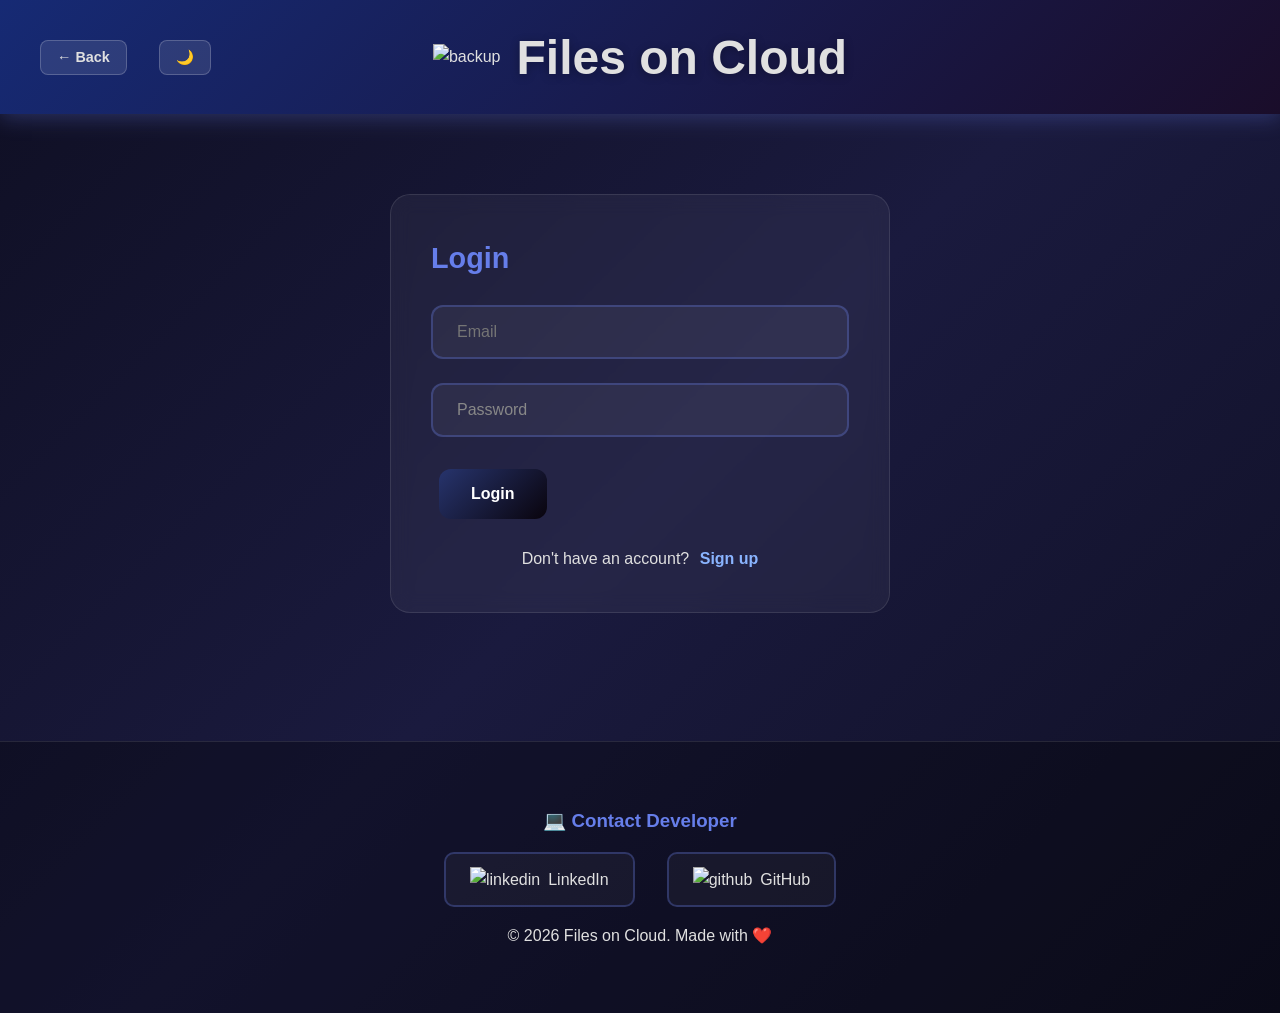
==== commit 23631b00: "fix: resolve bulk delete and prep for production deployment - Fixed Mongoose _id vs token userId map" ====
--- a/public/auth.html
+++ b/public/auth.html
@@ -65,7 +65,9 @@
     </div>
 
     <script>
-        const API_BASE = "";
+        const API_BASE = window.location.hostname === '127.0.0.1' || window.location.hostname === 'localhost' 
+            ? 'http://localhost:5000' 
+            : 'https://your-backend-url.onrender.com'; // TODO: Replace this with your actual deployed backend URL
 
         const urlParams = new URLSearchParams(window.location.search);
         const startMode = urlParams.get('mode') || 'login';
--- a/public/style.css
+++ b/public/style.css
@@ -146,6 +146,30 @@
     gap: 10px;
 }
 
+.upload-heading {
+    justify-content: space-between;
+}
+
+.rules-info-btn {
+    background: rgba(255, 255, 255, 0.08);
+    border: 1px solid rgba(255, 255, 255, 0.2);
+    color: #e0e0e0;
+    width: 34px;
+    height: 34px;
+    border-radius: 50%;
+    cursor: pointer;
+    font-size: 1rem;
+    display: inline-flex;
+    align-items: center;
+    justify-content: center;
+    transition: all 0.3s ease;
+}
+
+.rules-info-btn:hover {
+    background: rgba(255, 255, 255, 0.15);
+    transform: translateY(-1px);
+}
+
 /* File Input Styling */
 .file-input-wrapper {
     position: relative;
@@ -210,6 +234,248 @@
 
 input[type="file"] {
     display: none;
+}
+
+/* File Preview */
+.file-preview {
+    display: flex;
+    align-items: center;
+    gap: 1rem;
+    padding: 1rem 1.2rem;
+    border-radius: 14px;
+    border: 1px solid rgba(102, 126, 234, 0.2);
+    background: rgba(255, 255, 255, 0.03);
+    margin: 0.5rem 0 1.5rem;
+}
+
+.file-preview-media {
+    width: 64px;
+    height: 64px;
+    border-radius: 12px;
+    background: rgba(102, 126, 234, 0.15);
+    display: flex;
+    align-items: center;
+    justify-content: center;
+    overflow: hidden;
+    flex-shrink: 0;
+}
+
+.file-preview-media img {
+    width: 100%;
+    height: 100%;
+    object-fit: cover;
+}
+
+.file-preview-icon {
+    font-size: 2rem;
+}
+
+.file-preview-meta {
+    flex: 1;
+    min-width: 0;
+}
+
+.file-preview-name {
+    font-weight: 600;
+    color: #e0e0e0;
+    margin-bottom: 0.25rem;
+    white-space: nowrap;
+    overflow: hidden;
+    text-overflow: ellipsis;
+}
+
+.file-preview-size {
+    font-size: 0.9rem;
+    color: #b6b9d6;
+}
+
+.file-preview-clear {
+    background: rgba(244, 67, 54, 0.1);
+    border: 1px solid rgba(244, 67, 54, 0.35);
+    color: #f44336;
+    padding: 0.45rem 0.9rem;
+    border-radius: 10px;
+    cursor: pointer;
+    transition: all 0.3s ease;
+}
+
+.file-preview-clear:hover {
+    background: rgba(244, 67, 54, 0.2);
+    transform: translateY(-1px);
+}
+
+/* Preview Modal */
+.preview-modal {
+    position: fixed;
+    inset: 0;
+    background: rgba(6, 8, 22, 0.8);
+    display: flex;
+    align-items: center;
+    justify-content: center;
+    padding: 2rem;
+    opacity: 0;
+    pointer-events: none;
+    transition: opacity 0.25s ease;
+    z-index: 2100;
+}
+
+.preview-modal.open {
+    opacity: 1;
+    pointer-events: auto;
+}
+
+.preview-modal-content {
+    width: min(900px, 100%);
+    max-height: 85vh;
+    background: rgba(14, 16, 32, 0.95);
+    border: 1px solid rgba(102, 126, 234, 0.35);
+    border-radius: 18px;
+    padding: 1.5rem;
+    position: relative;
+    transform: translateY(10px) scale(0.98);
+    transition: transform 0.25s ease;
+    overflow: hidden;
+}
+
+.preview-modal.open .preview-modal-content {
+    transform: translateY(0) scale(1);
+}
+
+.preview-modal-close {
+    position: absolute;
+    top: 16px;
+    right: 16px;
+    background: rgba(255, 255, 255, 0.1);
+    border: 1px solid rgba(255, 255, 255, 0.2);
+    color: #e0e0e0;
+    width: 36px;
+    height: 36px;
+    border-radius: 50%;
+    cursor: pointer;
+    font-size: 1rem;
+    display: inline-flex;
+    align-items: center;
+    justify-content: center;
+    transition: all 0.3s ease;
+}
+
+.preview-modal-close:hover {
+    background: rgba(255, 255, 255, 0.18);
+}
+
+.preview-modal-body {
+    display: flex;
+    flex-direction: column;
+    gap: 1rem;
+}
+
+.preview-modal-body h3 {
+    color: #667eea;
+    font-size: 1.2rem;
+    margin-right: 2.5rem;
+}
+
+.preview-modal-body img {
+    width: 100%;
+    max-height: 70vh;
+    object-fit: contain;
+    border-radius: 14px;
+    background: rgba(102, 126, 234, 0.08);
+}
+
+.preview-modal-details {
+    display: grid;
+    gap: 0.75rem;
+    color: #d7d7f5;
+    font-size: 0.98rem;
+    background: rgba(255, 255, 255, 0.04);
+    border-radius: 14px;
+    padding: 1rem 1.2rem;
+    border: 1px solid rgba(255, 255, 255, 0.08);
+}
+
+.preview-detail-item {
+    display: flex;
+    justify-content: space-between;
+    gap: 1rem;
+    border-bottom: 1px solid rgba(255, 255, 255, 0.06);
+    padding-bottom: 0.6rem;
+}
+
+.preview-detail-item:last-child {
+    border-bottom: none;
+    padding-bottom: 0;
+}
+
+.preview-detail-label {
+    color: #b6b9d6;
+    font-weight: 600;
+}
+
+/* Modal */
+.modal {
+    position: fixed;
+    inset: 0;
+    background: rgba(6, 8, 22, 0.7);
+    display: none;
+    align-items: center;
+    justify-content: center;
+    padding: 1.5rem;
+    z-index: 2000;
+}
+
+.modal.open {
+    display: flex;
+}
+
+.modal-content {
+    width: 100%;
+    max-width: 520px;
+    background: rgba(20, 22, 44, 0.95);
+    border: 1px solid rgba(102, 126, 234, 0.3);
+    border-radius: 16px;
+    padding: 1.5rem;
+    box-shadow: 0 20px 40px rgba(0, 0, 0, 0.4);
+    animation: slideIn 0.25s ease;
+}
+
+.modal-header {
+    display: flex;
+    align-items: center;
+    justify-content: space-between;
+    margin-bottom: 1rem;
+}
+
+.modal-header h3 {
+    color: #667eea;
+    font-size: 1.2rem;
+}
+
+.modal-close {
+    background: transparent;
+    border: none;
+    color: #e0e0e0;
+    font-size: 1.6rem;
+    cursor: pointer;
+    line-height: 1;
+}
+
+.modal-body li {
+    background: rgba(255, 255, 255, 0.05);
+    margin-bottom: 0.5rem;
+    padding: 0.8rem;
+    border-radius: 8px;
+    border: 1px solid rgba(255, 255, 255, 0.1);
+    font-size: 0.9rem;
+}
+.modal-rule-list li {
+    padding: 0.6rem 0;
+    border-bottom: 1px solid rgba(255, 255, 255, 0.06);
+    font-size: 0.98rem;
+}
+
+.modal-rule-list li:last-child {
+    border-bottom: none;
 }
 
 /* Form Inputs */
@@ -508,7 +774,7 @@
 }
 
 .social-links a {
-    color: #e0e0e0;
+    color: var(--text-primary);
     text-decoration: none;
     padding: 0.8rem 1.5rem;
     border: 2px solid rgba(102, 126, 234, 0.3);
@@ -517,6 +783,18 @@
     display: flex;
     align-items: center;
     gap: 0.5rem;
+    background: rgba(255,255,255,0.04);
+}
+
+body.light-theme .social-links a {
+    background: white;
+    color: #4338ca;
+    border: 1px solid rgba(99, 102, 241, 0.25);
+}
+
+body.light-theme .social-links a:hover {
+    background: #6366f1;
+    color: white;
 }
 
 .social-links a:hover {
@@ -780,7 +1058,7 @@
 .auth-card p {
     margin-top: 1.2rem;
     text-align: center;
-    color: #e5e7eb;
+    color: var(--text-primary);
     font-size: 1rem;
     font-weight: 500;
 }
@@ -943,22 +1221,64 @@
     border: 1px solid rgba(102, 126, 234, 0.2);
 }
 
+body.light-theme .dashboard-table-container {
+    background: white;
+}
+
 .dashboard-table {
     width: 100%;
     border-collapse: collapse;
-    min-width: 600px;
-}
-
-.dashboard-table th, .dashboard-table td {
-    padding: 1rem;
+    min-width: 900px; /* Prevents squishing on desktop/laptop screens and handles narrow viewports via container horizontal scroll */
+}
+
+.dashboard-table th,
+.dashboard-table td {
+    padding: 1rem 1.2rem;
     text-align: left;
-    border-bottom: 1px solid rgba(255, 255, 255, 0.1);
+    border-bottom: 1px solid var(--border-color);
+    color: var(--text-primary);
 }
 
 .dashboard-table th {
     background: rgba(102, 126, 234, 0.1);
-    color: #667eea;
+    color: var(--text-secondary);
     font-weight: 600;
+}
+
+/* Prevent squishing and wrapping of core metadata columns */
+.dashboard-table th:nth-child(2), /* Code */
+.dashboard-table td:nth-child(2),
+.dashboard-table th:nth-child(3), /* Size */
+.dashboard-table td:nth-child(3),
+.dashboard-table th:nth-child(4), /* Upload Date */
+.dashboard-table td:nth-child(4),
+.dashboard-table th:nth-child(5), /* Expires */
+.dashboard-table td:nth-child(5),
+.dashboard-table th:nth-child(6), /* Downloads */
+.dashboard-table td:nth-child(6) {
+    white-space: nowrap;
+}
+
+/* Clean, responsive truncation for long file names */
+.dashboard-table th:first-child,
+.dashboard-table td:first-child {
+    min-width: 180px;
+    max-width: 280px;
+    white-space: nowrap;
+    overflow: hidden;
+    text-overflow: ellipsis;
+}
+
+/* Dedicated space for the action buttons to align perfectly */
+.dashboard-table th:last-child,
+.dashboard-table td:last-child {
+    width: 260px;
+    min-width: 260px;
+    white-space: nowrap;
+}
+
+body.light-theme .dashboard-table tbody tr:hover {
+    background: rgba(99, 102, 241, 0.06);
 }
 
 .dashboard-table tbody tr:last-child td {
@@ -1021,6 +1341,10 @@
     border: 1px solid rgba(255, 255, 255, 0.1);
     font-size: 0.9rem;
 }
+
+/* =========================================
+   Storage Visualizer Component (Custom)
+   ========================================= */
 /* Storage Visualizer Component (Custom) */
 .storage-container {
     background: rgba(255, 255, 255, 0.03);
@@ -1034,8 +1358,9 @@
     display: flex;
     justify-content: space-between;
     margin-bottom: 12px;
-    color: #e2e8f0;
+    color: var(--text-primary);
     font-size: 1rem;
+    font-weight: 600;
 }
 .progress-track {
     width: 100%;
@@ -1055,10 +1380,26 @@
 .progress-fill.danger { background: linear-gradient(90deg, #fc8181 0%, #e53e3e 100%); }
 .storage-text {
     font-size: 0.85rem;
-    color: #a0aec0;
+    color: #4b5563;
     margin-top: 8px;
     text-align: right;
-    font-weight: 500;
+    font-weight: 600;
+}
+body.light-theme .storage-container {
+    background: rgba(255, 255, 255, 0.98);
+    border: 1px solid rgba(99, 102, 241, 0.15);
+}
+
+body.light-theme .storage-header {
+    color: #374151;
+}
+
+body.light-theme .storage-text {
+    color: #4b5563;
+}
+
+body.light-theme .progress-track {
+    background: rgba(99, 102, 241, 0.12);
 }
 
 /*Search and Sort Controls UI */
@@ -1068,6 +1409,7 @@
     margin-bottom: 20px;
     flex-wrap: wrap;
 }
+
 .search-input {
     flex: 1;
     min-width: 200px;
@@ -1075,14 +1417,26 @@
     border-radius: 8px;
     border: 1px solid rgba(255, 255, 255, 0.1);
     background: rgba(255, 255, 255, 0.05);
-    color: white;
+    color: var(--text-primary);
     font-size: 0.95rem;
     transition: border-color 0.3s;
 }
+
+body.light-theme .search-input {
+    background: white;
+    color: #111827;
+    border: 1px solid rgba(99, 102, 241, 0.2);
+}
+
+body.light-theme .search-input::placeholder {
+    color: #6b7280;
+}
+
 .search-input:focus {
     outline: none;
     border-color: #667eea;
 }
+
 .sort-select {
     padding: 10px 15px;
     border-radius: 8px;
@@ -1102,6 +1456,8 @@
     border-top: 1px solid rgba(67, 56, 202, 0.15);
 }
 body.light-theme .section {
+    background: rgba(255, 255, 255, 0.98);
+    border: 1px solid rgba(99, 102, 241, 0.12);
     box-shadow: 0 10px 30px rgba(0, 0, 0, 0.06);
 }
 body.light-theme summary,
@@ -1173,4 +1529,88 @@
         text-align: center;
         line-height: 1.2;
     }
+}
+
+/* Bulk Selection & Floating Action Bar */
+input[type="checkbox"] {
+    width: 18px;
+    height: 18px;
+    cursor: pointer;
+    accent-color: #667eea;
+}
+
+tr.row-selected {
+    background: rgba(102, 126, 234, 0.15) !important;
+}
+
+body.light-theme tr.row-selected {
+    background: rgba(99, 102, 241, 0.1) !important;
+}
+
+.batch-action-bar {
+    position: fixed;
+    bottom: -100px;
+    left: 50%;
+    transform: translateX(-50%);
+    background: rgba(20, 22, 44, 0.95);
+    backdrop-filter: blur(10px);
+    border: 1px solid rgba(102, 126, 234, 0.5);
+    border-radius: 50px;
+    padding: 12px 25px;
+    display: flex;
+    align-items: center;
+    gap: 20px;
+    box-shadow: 0 10px 30px rgba(0, 0, 0, 0.5);
+    transition: bottom 0.4s cubic-bezier(0.175, 0.885, 0.32, 1.275);
+    z-index: 9000;
+}
+
+.batch-action-bar.show {
+    bottom: 30px;
+}
+
+body.light-theme .batch-action-bar {
+    background: rgba(255, 255, 255, 0.95);
+    border: 1px solid rgba(99, 102, 241, 0.3);
+    box-shadow: 0 10px 30px rgba(99, 102, 241, 0.2);
+}
+
+.batch-info {
+    color: var(--text-primary);
+    font-weight: 600;
+    font-size: 1rem;
+}
+
+.batch-buttons {
+    display: flex;
+    gap: 10px;
+}
+
+.batch-btn {
+    background: rgba(255, 255, 255, 0.1);
+    color: var(--text-primary);
+    border: none;
+    padding: 8px 16px;
+    border-radius: 20px;
+    font-size: 0.9rem;
+    cursor: pointer;
+    margin: 0;
+    transition: all 0.2s ease;
+}
+
+body.light-theme .batch-btn {
+    background: rgba(99, 102, 241, 0.1);
+    color: #111827;
+}
+
+.batch-btn:hover {
+    background: #667eea;
+    color: white;
+    box-shadow: none;
+    transform: scale(1.05);
+}
+
+.batch-btn.delete:hover {
+    background: #f44336;
+    color: white;
 }
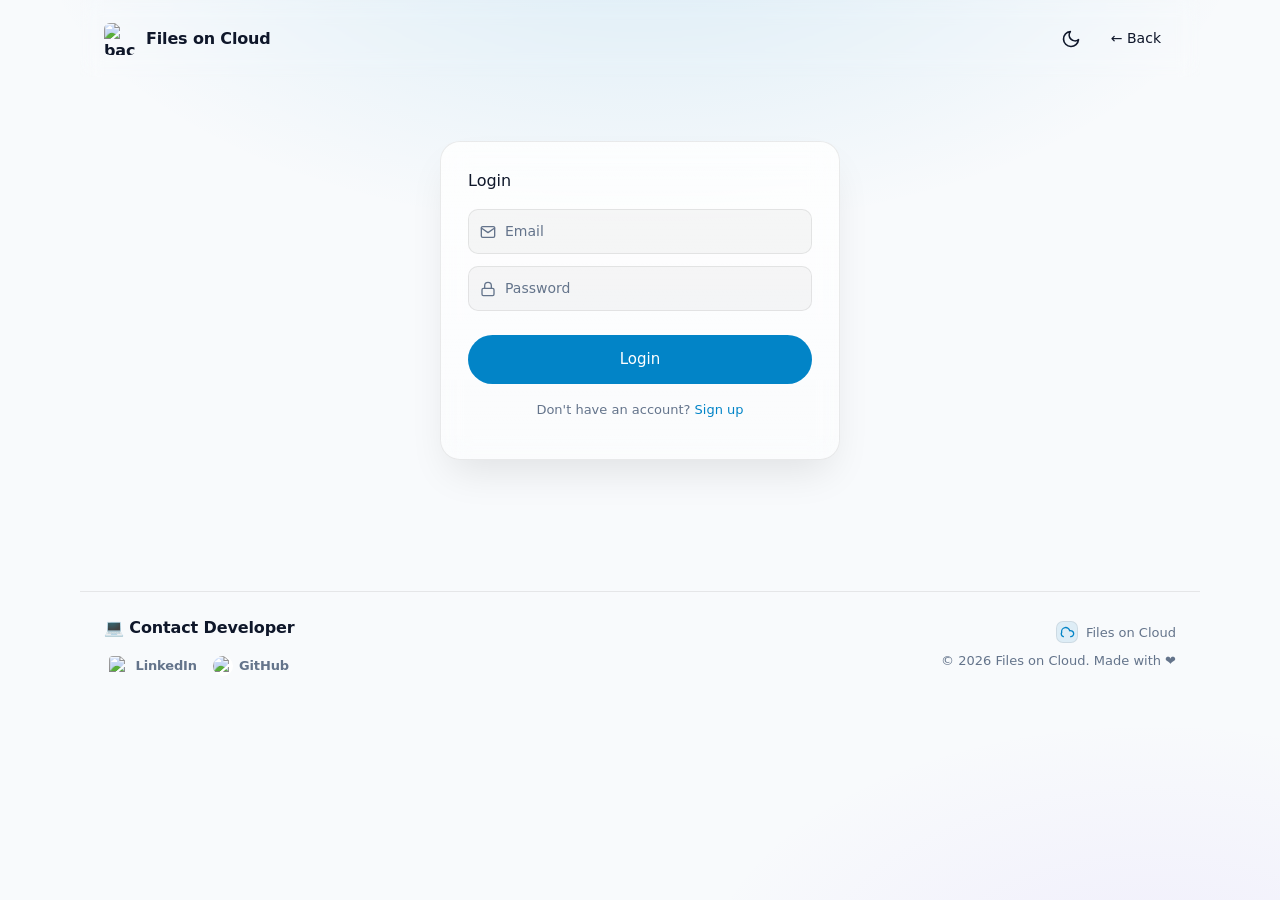
==== commit 40efa420: "updated the frontend website (#41) * updated the frontend website  * Update public/auth.html  Co-aut" ====
--- a/public/auth.html
+++ b/public/auth.html
@@ -1,183 +1,218 @@
 <!DOCTYPE html>
 <html lang="en">
 <head>
-    <meta charset="UTF-8">
-    <meta name="viewport" content="width=device-width, initial-scale=1.0">
-    <title>File On Cloud · Auth</title>
-    <link rel="stylesheet" href="style.css">
+  <meta charset="utf-8" />
+  <meta name="viewport" content="width=device-width, initial-scale=1" />
+  <title>File On Cloud — Auth</title>
+  <link rel="stylesheet" href="style.css" />
+  <script src="theme.js"></script>
 </head>
 <body>
-    <!-- Header -->
-    <div class="header">
-        <div class="auth-buttons" style="left: 2rem;">
-            <button id="backBtn" class="auth-btn">← Back</button>
-            <button id="themeToggle" class="auth-btn">🌙</button>
+  <!-- The Top Navigation Bar -->
+  <header class="nav">
+    <a href="index.html" class="brand">
+      <img src="backup-file.png" height="32" width="32" alt="backup" class="brand-img" style="border-radius: 6px;">
+      <span>Files on Cloud</span>
+    </a>
+    <div class="nav-cta" style="display: flex; align-items: center; gap: 8px;">
+      <button class="btn btn-ghost theme-toggle" aria-label="Toggle Theme" style="padding: 6px;"></button>
+      <a href="index.html" class="btn btn-ghost" id="backBtn">← Back</a>
+    </div>
+  </header>
+
+  <section class="workspace" style="margin-top: 64px; min-height: 50vh;">
+    <div class="panel card" style="max-width: 400px; margin: 0 auto;">
+      
+      <!-- The Login Form Section -->
+      <div id="loginBlock">
+        <div class="panel-head">
+          <h3>Login</h3>
         </div>
-        <span><img src="backup-file.png" height="60" width="60" alt="backup"></span>
-        <h1>Files on Cloud</h1>
-    </div>
-
-    <div class="container">
-        <div class="section" style="max-width: 500px; margin: 3rem auto;">
-            <div class="auth-card">
-                <div id="loginBlock">
-                    <h2>Login</h2>
-                    <form id="loginForm">
-                        <input type="email" id="loginEmail" placeholder="Email" required>
-                        <input type="password" id="loginPassword" placeholder="Password" required>
-                        <button type="submit" id="loginSubmit">Login</button>
-                    </form>
-                    <p class="signup-text">
-                        Don't have an account?
-                        <a href="#" id="showSignup" class="signup-link">Sign up</a>
-                    </p>
-                </div>
-
-                <div id="signupBlock" style="display: none;">
-                    <h2>Sign Up</h2>
-                    <form id="signupForm">
-                        <input type="text" id="signupUsername" placeholder="Username" required>
-                        <input type="email" id="signupEmail" placeholder="Email" required>
-                        <input type="password" id="signupPassword" placeholder="Password (min 6 chars)" required>
-                        <button type="submit" id="signupSubmit">Sign Up</button>
-                    </form>
-                    <p>Already have an account? <a href="#" id="showLogin">Login</a></p>
-                </div>
-
-                <div id="authFeedback" class="auth-message" style="display: none; margin-top: 1rem;"></div>
-            </div>
+        <form id="loginForm" class="grid-2" style="grid-template-columns: 1fr; margin-top: 0;">
+          <div class="field">
+            <span class="field-icon">
+              <svg viewBox="0 0 24 24" fill="none" stroke="currentColor" stroke-width="2" stroke-linecap="round" stroke-linejoin="round" style="width:16px;height:16px;"><path d="M4 4h16c1.1 0 2 .9 2 2v12c0 1.1-.9 2-2 2H4c-1.1 0-2-.9-2-2V6c0-1.1.9-2 2-2z"></path><polyline points="22,6 12,13 2,6"></polyline></svg>
+            </span>
+            <input type="email" id="loginEmail" placeholder="Email" required />
+          </div>
+          <div class="field">
+            <span class="field-icon">
+              <svg viewBox="0 0 24 24" fill="none" stroke="currentColor" stroke-width="2" stroke-linecap="round" stroke-linejoin="round" style="width:16px;height:16px;"><rect x="3" y="11" width="18" height="11" rx="2"/><path d="M7 11V7a5 5 0 0 1 10 0v4"/></svg>
+            </span>
+            <input type="password" id="loginPassword" placeholder="Password" required />
+          </div>
+          <button type="submit" id="loginSubmit" class="btn btn-primary btn-block btn-lg" style="margin-top: 12px;">Login</button>
+        </form>
+        <p class="muted" style="text-align: center; margin-top: 16px;">Don't have an account? <a href="#" id="showSignup" style="color: var(--primary);">Sign up</a></p>
+      </div>
+
+      <!-- The New Account Sign Up Section -->
+      <div id="signupBlock" style="display: none;">
+        <div class="panel-head">
+          <h3>Sign Up</h3>
         </div>
-    </div>
-
-    <div class="footer">
-        <div class="container">
-            <h3>💻 Contact Developer</h3>
-            <div class="social-links">
-                <a href="https://www.linkedin.com/in/priyanshu-kumar-15799a293/" target="_blank">
-                    <span><img src="linkedin.png" height="30" width="30" alt="linkedin"></span> LinkedIn
-                </a>
-                <a href="https://github.com/priyansh13-c" target="_blank">
-                    <span><img src="github.png" height="30" width="30" alt="github"></span> GitHub
-                </a>
-            </div>
-            <p>&copy; 2026 Files on Cloud. Made with ❤️</p>
-        </div>
-    </div>
-
-    <script>
-        const API_BASE = window.location.hostname === '127.0.0.1' || window.location.hostname === 'localhost' 
-            ? 'http://localhost:5000' 
-            : 'https://your-backend-url.onrender.com'; // TODO: Replace this with your actual deployed backend URL
-
-        const urlParams = new URLSearchParams(window.location.search);
-        const startMode = urlParams.get('mode') || 'login';
-
-        const loginBlock = document.getElementById('loginBlock');
-        const signupBlock = document.getElementById('signupBlock');
-        const showSignup = document.getElementById('showSignup');
-        const showLogin = document.getElementById('showLogin');
-        const backBtn = document.getElementById('backBtn');
-        const authFeedback = document.getElementById('authFeedback');
-
-        const loginForm = document.getElementById('loginForm');
-        const signupForm = document.getElementById('signupForm');
-
-        const setMode = (mode) => {
-            if (mode === 'signup') {
-                loginBlock.style.display = 'none';
-                signupBlock.style.display = 'block';
+        <form id="signupForm" class="grid-2" style="grid-template-columns: 1fr; margin-top: 0;">
+          <div class="field">
+            <span class="field-icon">
+              <svg viewBox="0 0 24 24" fill="none" stroke="currentColor" stroke-width="2" stroke-linecap="round" stroke-linejoin="round" style="width:16px;height:16px;"><path d="M20 21v-2a4 4 0 0 0-4-4H8a4 4 0 0 0-4 4v2"></path><circle cx="12" cy="7" r="4"></circle></svg>
+            </span>
+            <input type="text" id="signupUsername" placeholder="Username" required />
+          </div>
+          <div class="field">
+            <span class="field-icon">
+              <svg viewBox="0 0 24 24" fill="none" stroke="currentColor" stroke-width="2" stroke-linecap="round" stroke-linejoin="round" style="width:16px;height:16px;"><path d="M4 4h16c1.1 0 2 .9 2 2v12c0 1.1-.9 2-2 2H4c-1.1 0-2-.9-2-2V6c0-1.1.9-2 2-2z"></path><polyline points="22,6 12,13 2,6"></polyline></svg>
+            </span>
+            <input type="email" id="signupEmail" placeholder="Email" required />
+          </div>
+          <div class="field">
+            <span class="field-icon">
+              <svg viewBox="0 0 24 24" fill="none" stroke="currentColor" stroke-width="2" stroke-linecap="round" stroke-linejoin="round" style="width:16px;height:16px;"><rect x="3" y="11" width="18" height="11" rx="2"/><path d="M7 11V7a5 5 0 0 1 10 0v4"/></svg>
+            </span>
+            <input type="password" id="signupPassword" placeholder="Password (min 6 chars)" required />
+          </div>
+          <button type="submit" id="signupSubmit" class="btn btn-primary btn-block btn-lg" style="margin-top: 12px;">Sign Up</button>
+        </form>
+        <p class="muted" style="text-align: center; margin-top: 16px;">Already have an account? <a href="#" id="showLogin" style="color: var(--primary);">Login</a></p>
+      </div>
+
+      <div id="authFeedback" class="muted" style="display: none; margin-top: 16px; text-align: center; font-weight: 500;"></div>
+    </div>
+  </section>
+
+  <!-- The Bottom Footer -->
+  <footer class="footer">
+    <div class="brand" style="display: flex; flex-direction: column; gap: 8px;">
+      <h3 style="margin: 0; color: var(--text); font-size: 16px;">💻 Contact Developer</h3>
+      <div style="display: flex; gap: 16px; margin-top: 8px;">
+        <a href="https://www.linkedin.com/in/priyanshu-kumar-15799a293/" target="_blank" rel="noopener noreferrer" style="display: flex; align-items: center; gap: 6px;">
+          <img src="linkedin.png" height="20" width="20" alt="linkedin" style="border-radius: 4px;"> LinkedIn
+        </a>
+        <a href="https://github.com/priyansh13-c" target="_blank" rel="noopener noreferrer" style="display: flex; align-items: center; gap: 6px;">
+          <img src="github.png" height="20" width="20" alt="github" style="background: white; border-radius: 50%;"> GitHub
+        </a>
+      </div>
+    </div>
+    <div style="text-align: right;">
+      <div style="display: flex; align-items: center; justify-content: flex-end; gap: 8px; margin-bottom: 8px;">
+        <span class="brand-mark sm">
+          <svg viewBox="0 0 24 24" fill="none" stroke="currentColor" stroke-width="2" stroke-linecap="round" stroke-linejoin="round"><path d="M17.5 19a4.5 4.5 0 1 0-1.4-8.78A6 6 0 0 0 4 12.5 4.5 4.5 0 0 0 6.5 19"/></svg>
+        </span>
+        <span style="font-weight: 500;">Files on Cloud</span>
+      </div>
+      <p class="muted" style="margin: 0;">&copy; <span id="year"></span> Files on Cloud. Made with ❤️</p>
+    </div>
+  </footer>
+
+  <script>
+    document.getElementById('year').textContent = new Date().getFullYear();
+
+    const API_BASE = "";
+
+    const urlParams = new URLSearchParams(window.location.search);
+    const startMode = urlParams.get('mode') || 'login';
+
+    const loginBlock = document.getElementById('loginBlock');
+    const signupBlock = document.getElementById('signupBlock');
+    const showSignup = document.getElementById('showSignup');
+    const showLogin = document.getElementById('showLogin');
+    const authFeedback = document.getElementById('authFeedback');
+
+    const loginForm = document.getElementById('loginForm');
+    const signupForm = document.getElementById('signupForm');
+
+    const setMode = (mode) => {
+        if (mode === 'signup') {
+            loginBlock.style.display = 'none';
+            signupBlock.style.display = 'block';
+        } else {
+            loginBlock.style.display = 'block';
+            signupBlock.style.display = 'none';
+        }
+        authFeedback.style.display = 'none';
+    };
+
+    setMode(startMode);
+
+    showSignup.addEventListener('click', (e) => {
+        e.preventDefault();
+        setMode('signup');
+    });
+
+    showLogin.addEventListener('click', (e) => {
+        e.preventDefault();
+        setMode('login');
+    });
+
+    function showFeedback(message, type) {
+        authFeedback.textContent = message;
+        authFeedback.style.color = type === 'error' ? 'var(--danger)' : 'var(--primary)';
+        authFeedback.style.display = 'block';
+    }
+
+    loginForm.addEventListener('submit', async (e) => {
+        e.preventDefault();
+        const email = document.getElementById('loginEmail').value;
+        const password = document.getElementById('loginPassword').value;
+        const submitBtn = document.getElementById('loginSubmit');
+
+        submitBtn.disabled = true;
+        submitBtn.textContent = 'Logging in...';
+        authFeedback.style.display = 'none';
+
+        try {
+            const res = await fetch(`${API_BASE}/api/auth/login`, {
+                method: 'POST',
+                headers: { 'Content-Type': 'application/json' },
+                body: JSON.stringify({ email, password })
+            });
+
+            const data = await res.json();
+            if (res.ok) {
+                localStorage.setItem('authToken', data.token);
+                window.location.href = 'index.html';
             } else {
-                loginBlock.style.display = 'block';
-                signupBlock.style.display = 'none';
+                showFeedback(data.error || 'Login failed', 'error');
             }
-            authFeedback.style.display = 'none';
-        };
-
-        setMode(startMode);
-
-        showSignup.addEventListener('click', (e) => {
-            e.preventDefault();
-            setMode('signup');
-        });
-
-        showLogin.addEventListener('click', (e) => {
-            e.preventDefault();
-            setMode('login');
-        });
-
-        backBtn.addEventListener('click', () => {
-            window.location.href = 'index.html';
-        });
-
-        function showFeedback(message, type) {
-            authFeedback.textContent = message;
-            authFeedback.className = `auth-message ${type}`;
-            authFeedback.style.display = 'block';
+        } catch (err) {
+            showFeedback('Login failed. Please try again.', 'error');
+        } finally {
+            submitBtn.disabled = false;
+            submitBtn.textContent = 'Login';
         }
-
-        loginForm.addEventListener('submit', async (e) => {
-            e.preventDefault();
-            const email = document.getElementById('loginEmail').value;
-            const password = document.getElementById('loginPassword').value;
-            const submitBtn = document.getElementById('loginSubmit');
-
-            submitBtn.disabled = true;
-            submitBtn.textContent = 'Logging in...';
-
-            try {
-                const res = await fetch(`${API_BASE}/api/auth/login`, {
-                    method: 'POST',
-                    headers: { 'Content-Type': 'application/json' },
-                    body: JSON.stringify({ email, password })
-                });
-
-                const data = await res.json();
-                if (res.ok) {
-                    localStorage.setItem('authToken', data.token);
-                    window.location.href = 'index.html';
-                } else {
-                    showFeedback(data.error || 'Login failed', 'error');
-                }
-            } catch (err) {
-                showFeedback('Login failed. Please try again.', 'error');
-            } finally {
-                submitBtn.disabled = false;
-                submitBtn.textContent = 'Login';
+    });
+
+    signupForm.addEventListener('submit', async (e) => {
+        e.preventDefault();
+        const username = document.getElementById('signupUsername').value;
+        const email = document.getElementById('signupEmail').value;
+        const password = document.getElementById('signupPassword').value;
+        const submitBtn = document.getElementById('signupSubmit');
+
+        submitBtn.disabled = true;
+        submitBtn.textContent = 'Creating account...';
+        authFeedback.style.display = 'none';
+
+        try {
+            const res = await fetch(`${API_BASE}/api/auth/signup`, {
+                method: 'POST',
+                headers: { 'Content-Type': 'application/json' },
+                body: JSON.stringify({ username, email, password })
+            });
+
+            const data = await res.json();
+            if (res.ok) {
+                localStorage.setItem('authToken', data.token);
+                window.location.href = 'index.html';
+            } else {
+                showFeedback(data.error || 'Signup failed', 'error');
             }
-        });
-
-        signupForm.addEventListener('submit', async (e) => {
-            e.preventDefault();
-            const username = document.getElementById('signupUsername').value;
-            const email = document.getElementById('signupEmail').value;
-            const password = document.getElementById('signupPassword').value;
-            const submitBtn = document.getElementById('signupSubmit');
-
-            submitBtn.disabled = true;
-            submitBtn.textContent = 'Creating account...';
-
-            try {
-                const res = await fetch(`${API_BASE}/api/auth/signup`, {
-                    method: 'POST',
-                    headers: { 'Content-Type': 'application/json' },
-                    body: JSON.stringify({ username, email, password })
-                });
-
-                const data = await res.json();
-                if (res.ok) {
-                    localStorage.setItem('authToken', data.token);
-                    window.location.href = 'index.html';
-                } else {
-                    showFeedback(data.error || 'Signup failed', 'error');
-                }
-            } catch (err) {
-                showFeedback('Signup failed. Please try again.', 'error');
-            } finally {
-                submitBtn.disabled = false;
-                submitBtn.textContent = 'Sign Up';
-            }
-        });
-    </script>
-    <script src="theme.js"></script>
+        } catch (err) {
+            showFeedback('Signup failed. Please try again.', 'error');
+        } finally {
+            submitBtn.disabled = false;
+            submitBtn.textContent = 'Sign Up';
+        }
+    });
+  </script>
 </body>
 </html>
--- a/public/style.css
+++ b/public/style.css
@@ -1,1616 +1,631 @@
+/* =========================================================
+   Files on Cloud — style.css
+   Welcome to the stylesheet! This handles the minimal 
+   dark glass aesthetic, animations, and responsive layouts.
+   ========================================================= */
+
 :root {
-    --bg-primary: linear-gradient(135deg, #0f0f23 0%, #1a1a3e 50%, #0f0f23 100%);
-    --bg-secondary: rgba(255, 255, 255, 0.05);
-    --text-primary: #e0e0e0;
-    --text-secondary: #667eea;
-    --border-color: rgba(255, 255, 255, 0.1);
-    --input-bg: rgba(255, 255, 255, 0.05);
-    --header-bg: linear-gradient(135deg, #162a74 0%, #1a0d2a 100%);
-}
-
-body.light-theme {
-    --bg-primary: linear-gradient(135deg, #eef2ff 0%, #f8fafc 50%, #e0e7ff 100%);
-    --bg-secondary: rgba(255, 255, 255, 0.96);
-    --text-primary: #111827;
-    --text-secondary: #4338ca;
-    --border-color: rgba(67, 56, 202, 0.18);
-    --input-bg: rgba(255, 255, 255, 0.98);
-    --header-bg: linear-gradient(135deg, #c7d2fe 0%, #ddd6fe 100%);
-}
-* {
-    margin: 0;
-    padding: 0;
-    box-sizing: border-box;
-}
+  --bg: #0e1118;
+  --bg-2: #131722;
+  --surface: rgba(255, 255, 255, 0.04);
+  --surface-2: rgba(255, 255, 255, 0.06);
+  --border: rgba(255, 255, 255, 0.08);
+  --border-strong: rgba(255, 255, 255, 0.14);
+  --text: #eef1f7;
+  --muted: #8a93a6;
+  --primary: #59c2ff;
+  --primary-2: #7ad0ff;
+  --primary-ink: #0b1320;
+  --danger: #ff6b6b;
+  
+  --body-bg-grad-1: rgba(89, 194, 255, 0.18);
+  --body-bg-grad-2: rgba(160, 120, 255, 0.12);
+  --glass-bg: linear-gradient(180deg, rgba(255,255,255,0.04), rgba(255,255,255,0.015));
+  --dropzone-bg: rgba(0,0,0,0.18);
+  --dropzone-bg-hover: rgba(0,0,0,0.28);
+  --input-bg: rgba(0,0,0,0.25);
+  --input-bg-focus: rgba(0,0,0,0.35);
+  --box-bg: rgba(0,0,0,0.2);
+  --brand-mark-bg: rgba(89, 194, 255, 0.15);
+  --dropzone-drag-bg: rgba(89,194,255,0.06);
+  --dropzone-icon-bg: rgba(89,194,255,0.15);
+  --check-bg: rgba(89,194,255,0.2);
+  --feature-icon-bg: rgba(89,194,255,0.12);
+
+  --radius: 14px;
+  --radius-sm: 10px;
+  --radius-lg: 20px;
+  --shadow: 0 30px 80px -30px rgba(0, 0, 0, 0.6);
+  --font: ui-sans-serif, system-ui, -apple-system, "Inter", "Segoe UI", Roboto, sans-serif;
+  --mono: ui-monospace, SFMono-Regular, Menlo, "JetBrains Mono", monospace;
+}
+
+[data-theme="light"] {
+  --bg: #f8fafc;
+  --bg-2: #ffffff;
+  --surface: rgba(0, 0, 0, 0.03);
+  --surface-2: rgba(0, 0, 0, 0.06);
+  --border: rgba(0, 0, 0, 0.08);
+  --border-strong: rgba(0, 0, 0, 0.15);
+  --text: #0f172a;
+  --muted: #64748b;
+  --primary: #0284c7;
+  --primary-2: #0369a1;
+  --primary-ink: #ffffff;
+  --danger: #ef4444;
+
+  --body-bg-grad-1: rgba(2, 132, 199, 0.12);
+  --body-bg-grad-2: rgba(139, 92, 246, 0.08);
+  --glass-bg: linear-gradient(180deg, rgba(255,255,255,0.8), rgba(255,255,255,0.4));
+  --dropzone-bg: rgba(0,0,0,0.02);
+  --dropzone-bg-hover: rgba(0,0,0,0.05);
+  --input-bg: rgba(0,0,0,0.03);
+  --input-bg-focus: rgba(0,0,0,0.06);
+  --box-bg: rgba(0,0,0,0.03);
+  --brand-mark-bg: rgba(2, 132, 199, 0.1);
+  --dropzone-drag-bg: rgba(2, 132, 199, 0.05);
+  --dropzone-icon-bg: rgba(2, 132, 199, 0.1);
+  --check-bg: rgba(2, 132, 199, 0.15);
+  --feature-icon-bg: rgba(2, 132, 199, 0.1);
+  --shadow: 0 20px 40px -10px rgba(0, 0, 0, 0.1);
+}
+
+* { box-sizing: border-box; }
+html, body { margin: 0; padding: 0; }
 
 body {
-    font-family: 'Segoe UI', Tahoma, Geneva, Verdana, sans-serif;
-    background: var(--bg-primary);
-    color: var(--text-primary);
-    min-height: 100vh;
-    line-height: 1.6;
-}
-
-/* Header */
+  font-family: var(--font);
+  color: var(--text);
+  background:
+    radial-gradient(ellipse 80% 60% at 50% -10%, var(--body-bg-grad-1), transparent 60%),
+    radial-gradient(ellipse 60% 50% at 90% 110%, var(--body-bg-grad-2), transparent 60%),
+    var(--bg);
+  background-attachment: fixed;
+  min-height: 100vh;
+  -webkit-font-smoothing: antialiased;
+  line-height: 1.5;
+  transition: background-color 0.3s, color 0.3s;
+}
+
+a { color: inherit; text-decoration: none; }
+button { font: inherit; cursor: pointer; }
+.muted { color: var(--muted); font-size: 13px; }
+
+/* ---------- The Main Navigation Bar ---------- */
+.nav {
+  position: sticky; top: 0; z-index: 30;
+  display: flex; align-items: center; justify-content: space-between;
+  max-width: 1120px; margin: 0 auto;
+  padding: 18px 24px;
+  backdrop-filter: blur(10px);
+}
+.brand {
+  display: inline-flex; align-items: center; gap: 10px;
+  font-weight: 600; letter-spacing: -0.01em;
+}
+.brand-mark {
+  display: inline-grid; place-items: center;
+  width: 32px; height: 32px; border-radius: 10px;
+  background: var(--brand-mark-bg); color: var(--primary);
+  box-shadow: inset 0 0 0 1px var(--border);
+}
+.brand-mark.sm { width: 22px; height: 22px; border-radius: 7px; }
+.brand-mark svg { width: 16px; height: 16px; }
+
+.nav-links {
+  display: none; gap: 28px; color: var(--muted); font-size: 14px;
+}
+.nav-links a:hover { color: var(--text); }
+.nav-cta { display: inline-flex; gap: 8px; }
+
+@media (min-width: 760px) { .nav-links { display: inline-flex; } }
+
+/* ---------- Styling for our Buttons ---------- */
+.btn {
+  display: inline-flex; align-items: center; justify-content: center;
+  gap: 8px;
+  padding: 9px 14px; font-size: 14px; font-weight: 500;
+  border-radius: 999px; border: 1px solid transparent;
+  background: transparent; color: var(--text);
+  transition: background 0.15s, border-color 0.15s, color 0.15s, transform 0.05s;
+}
+.btn:active { transform: translateY(1px); }
+.btn-lg { padding: 12px 20px; font-size: 15px; }
+.btn-sm { padding: 6px 12px; font-size: 13px; border-radius: 8px; }
+.btn-block { width: 100%; }
+
+.btn-primary {
+  background: var(--primary); color: var(--primary-ink);
+}
+.btn-primary:hover { background: var(--primary-2); }
+.btn-primary:disabled { opacity: 0.55; cursor: not-allowed; }
+
+.btn-ghost { color: var(--text); }
+.btn-ghost:hover { background: var(--surface); }
+
+.btn-outline {
+  border-color: var(--border-strong); background: var(--surface);
+}
+.btn-outline:hover { background: var(--surface-2); }
+
+/* ---------- The Top Hero Section ---------- */
+.hero {
+  max-width: 880px; margin: 0 auto;
+  padding: 40px 24px 56px;
+  text-align: center;
+}
+.pill {
+  display: inline-flex; align-items: center; gap: 8px;
+  padding: 6px 12px; font-size: 12px; color: var(--muted);
+  border-radius: 999px;
+  background: var(--surface);
+  box-shadow: inset 0 0 0 1px var(--border);
+  margin-bottom: 18px;
+}
+.pill .dot {
+  width: 6px; height: 6px; border-radius: 50%; background: var(--primary);
+  box-shadow: 0 0 12px var(--primary);
+}
+.hero h1 {
+  font-size: clamp(36px, 6vw, 60px);
+  font-weight: 500; letter-spacing: -0.025em;
+  margin: 0 auto; max-width: 720px;
+  line-height: 1.05;
+}
+.accent { color: var(--primary); }
+.lede {
+  color: var(--muted); font-size: 15px;
+  max-width: 560px; margin: 18px auto 0;
+}
+.hero-cta {
+  margin-top: 26px;
+  display: inline-flex; gap: 10px; flex-wrap: wrap; justify-content: center;
+}
+
+/* ---------- Main Workspace Area & Floating Glass Card ---------- */
+.workspace {
+  max-width: 640px; margin: 0 auto; padding: 0 24px 64px;
+}
+.tabs {
+  display: grid; grid-template-columns: 1fr 1fr;
+  padding: 4px; gap: 4px;
+  background: var(--surface); border-radius: 999px;
+  box-shadow: inset 0 0 0 1px var(--border);
+  max-width: 320px; margin: 0 auto 24px;
+}
+.tab {
+  padding: 9px 16px; border: 0; background: transparent;
+  border-radius: 999px; color: var(--muted); font-size: 14px;
+}
+.tab.is-active { background: var(--bg-2); color: var(--text); box-shadow: 0 1px 0 rgba(255,255,255,0.05); }
+
+.card {
+  background: var(--glass-bg);
+  backdrop-filter: blur(14px);
+  border-radius: var(--radius-lg);
+  box-shadow: inset 0 0 0 1px var(--border), var(--shadow);
+  padding: 28px;
+}
+.panel-head {
+  display: flex; align-items: center; justify-content: space-between;
+  margin-bottom: 16px;
+}
+.panel-head h3 { margin: 0; font-size: 16px; font-weight: 500; }
+
+/* ---------- The File Upload Dropzone ---------- */
+.dropzone {
+  display: flex; flex-direction: column; align-items: center;
+  justify-content: center; gap: 10px;
+  padding: 44px 20px; text-align: center;
+  border: 1px dashed var(--border-strong);
+  border-radius: var(--radius);
+  background: var(--dropzone-bg);
+  cursor: pointer;
+  transition: background 0.15s, border-color 0.15s;
+}
+.dropzone:hover { background: var(--dropzone-bg-hover); }
+.dropzone.is-drag { border-color: var(--primary); background: var(--dropzone-drag-bg); }
+.dropzone-icon {
+  display: grid; place-items: center;
+  width: 44px; height: 44px; border-radius: 50%;
+  background: var(--dropzone-icon-bg); color: var(--primary);
+}
+.dropzone-icon svg { width: 20px; height: 20px; }
+.dropzone-text { font-size: 14px; }
+.dropzone-text strong { color: var(--text); font-weight: 500; }
+.dropzone-text span { color: var(--muted); margin-left: 4px; display: block; margin-top: 4px; font-size: 12px; }
+
+/* ---------- Form Input Fields and Selects ---------- */
+.grid-2 { display: grid; gap: 12px; grid-template-columns: 1fr; margin-top: 18px; }
+@media (min-width: 560px) { .grid-2 { grid-template-columns: 1fr 1fr; } .field-full { grid-column: 1 / -1; } }
+
+.field { position: relative; }
+.field-icon {
+  position: absolute; left: 12px; top: 50%; transform: translateY(-50%);
+  color: var(--muted); font-size: 14px; line-height: 1;
+  display: inline-flex; pointer-events: none;
+}
+.field-icon svg { width: 16px; height: 16px; }
+
+.field input,
+.field select {
+  width: 100%; padding: 11px 14px 11px 36px;
+  background: var(--input-bg);
+  border: 1px solid var(--border);
+  color: var(--text); font: inherit; font-size: 14px;
+  border-radius: var(--radius-sm);
+  outline: none;
+  transition: border-color 0.15s, background 0.15s;
+}
+.field input::placeholder { color: var(--muted); }
+.field input:focus, .field select:focus { border-color: var(--primary); background: var(--input-bg-focus); }
+.field select { appearance: none; background-image: linear-gradient(45deg, transparent 50%, var(--muted) 50%), linear-gradient(135deg, var(--muted) 50%, transparent 50%); background-position: calc(100% - 18px) 50%, calc(100% - 13px) 50%; background-size: 5px 5px, 5px 5px; background-repeat: no-repeat; }
+.field .mono, input.mono { font-family: var(--mono); letter-spacing: 0.4em; text-align: left; }
+
+/* ---------- The Upload Progress Indicator ---------- */
+.progress { margin-top: 18px; }
+.progress-bar {
+  height: 6px; width: 0%; border-radius: 999px;
+  background: linear-gradient(90deg, var(--primary), var(--primary-2));
+  box-shadow: 0 0 16px rgba(89,194,255,0.4);
+  transition: width 0.12s linear;
+}
+.progress-text { margin-top: 8px; font-size: 12px; color: var(--muted); }
+
+.btn-block { margin-top: 18px; }
+
+/* ---------- What You See After a Successful Upload ---------- */
+.success-row {
+  display: inline-flex; align-items: center; gap: 8px;
+  color: var(--primary); font-size: 13px; font-weight: 500;
+}
+.check {
+  display: inline-grid; place-items: center;
+  width: 18px; height: 18px; border-radius: 50%;
+  background: var(--check-bg);
+}
+.check svg { width: 11px; height: 11px; }
+.result-title { margin: 8px 0 4px; font-size: 20px; font-weight: 500; }
+
+.result-box {
+  margin-top: 16px; padding: 18px;
+  border: 1px solid var(--border); border-radius: var(--radius);
+  background: var(--box-bg);
+}
+.result-box .label {
+  font-size: 11px; text-transform: uppercase; letter-spacing: 0.08em;
+  color: var(--muted); margin-bottom: 10px;
+}
+.code-row { display: flex; align-items: center; justify-content: space-between; gap: 12px; }
+.code-digits { display: inline-flex; gap: 6px; }
+.code-digits span {
+  display: grid; place-items: center;
+  width: 38px; height: 46px; border-radius: 8px;
+  background: var(--bg-2); font-family: var(--mono); font-size: 20px;
+  box-shadow: inset 0 0 0 1px var(--border);
+}
+
+.link-row { display: flex; gap: 8px; align-items: center; }
+.link-text {
+  flex: 1; min-width: 0;
+  padding: 9px 12px;
+  font-family: var(--mono); font-size: 12px; color: var(--muted);
+  background: var(--input-bg);
+  border-radius: 8px;
+  white-space: nowrap; overflow: hidden; text-overflow: ellipsis;
+}
+
+.result-actions { display: grid; grid-template-columns: 1fr 1fr; gap: 10px; margin-top: 16px; }
+.qr-box {
+  margin-top: 16px; padding: 24px; text-align: center;
+  border: 1px solid var(--border); border-radius: var(--radius);
+  background: var(--box-bg);
+}
+.qr-box img {
+  background: #fff; padding: 8px; border-radius: 8px;
+  width: 180px; height: 180px;
+}
+
+/* ---------- The File Download Panel ---------- */
+.info-box {
+  margin-top: 16px; padding: 16px;
+  border: 1px solid var(--border); border-radius: var(--radius);
+  background: var(--box-bg); font-size: 14px;
+}
+.info-name {
+  display: flex; align-items: center; justify-content: space-between; gap: 8px;
+}
+.info-name .locked { font-size: 12px; color: var(--primary); }
+.info-stats {
+  margin-top: 12px;
+  display: grid; grid-template-columns: repeat(3, 1fr); gap: 12px;
+  font-size: 12px; color: var(--muted);
+}
+.info-stats strong { display: block; color: var(--text); font-weight: 500; font-size: 14px; }
+.row-2 { display: grid; grid-template-columns: 1fr 1fr; gap: 10px; margin-top: 18px; }
+#panel-download .field { margin-bottom: 10px; }
+
+/* ---------- The Features Highlights Section ---------- */
+.features { max-width: 1120px; margin: 0 auto; padding: 16px 24px 64px; }
+.section-head { text-align: center; margin-bottom: 32px; }
+.section-head h2 { margin: 0; font-size: clamp(22px, 3vw, 30px); font-weight: 500; letter-spacing: -0.02em; }
+.section-head p { margin: 8px 0 0; }
+
+.feature-grid {
+  display: grid; grid-template-columns: 1fr; gap: 1px;
+  background: var(--border);
+  border: 1px solid var(--border); border-radius: var(--radius-lg);
+  overflow: hidden;
+}
+@media (min-width: 720px) { .feature-grid { grid-template-columns: repeat(3, 1fr); } }
+.feature {
+  background: var(--bg);
+  padding: 24px;
+  transition: background 0.15s;
+}
+.feature:hover { background: var(--bg-2); }
+.feature-icon {
+  width: 36px; height: 36px; border-radius: 10px;
+  display: grid; place-items: center;
+  background: var(--feature-icon-bg); color: var(--primary);
+  font-size: 16px;
+}
+.feature h3 { margin: 14px 0 4px; font-size: 15px; font-weight: 500; }
+.feature p { margin: 0; color: var(--muted); font-size: 14px; }
+
+/* ---------- The 'How It Works' Steps ---------- */
+.how { max-width: 1120px; margin: 0 auto; padding: 0 24px 80px; }
+.how-grid {
+  display: grid; grid-template-columns: 1fr; gap: 1px;
+  background: var(--border);
+  border: 1px solid var(--border); border-radius: var(--radius-lg);
+  overflow: hidden;
+}
+@media (min-width: 720px) { .how-grid { grid-template-columns: repeat(3, 1fr); } }
+.step { background: var(--bg); padding: 28px; }
+.step .n { font-family: var(--mono); font-size: 12px; color: var(--primary); }
+.step h3 { margin: 10px 0 4px; font-size: 16px; font-weight: 500; }
+.step p { margin: 0; color: var(--muted); font-size: 14px; }
+
+/* ---------- The Bottom Footer Area ---------- */
+.footer {
+  border-top: 1px solid var(--border);
+  max-width: 1120px; margin: 0 auto;
+  padding: 24px;
+  display: flex; flex-direction: column; gap: 12px;
+  align-items: center; justify-content: space-between;
+  font-size: 13px; color: var(--muted);
+}
+@media (min-width: 600px) { .footer { flex-direction: row; } }
+
+/* ---------- Little Floating Toast Notifications ---------- */
+.toast {
+  position: fixed; top: 24px; left: 50%; transform: translateX(-50%);
+  background: var(--bg-2); color: var(--text);
+  padding: 10px 16px; font-size: 13px; border-radius: 10px;
+  box-shadow: inset 0 0 0 1px var(--border), 0 10px 40px rgba(0,0,0,0.4);
+  z-index: 50; opacity: 0; transition: opacity 0.2s, transform 0.2s;
+  pointer-events: none;
+}
+.toast.show { opacity: 1; transform: translateX(-50%) translateY(4px); }
+
+/* ---------- Dashboard & Auth specific styles ---------- */
 .header {
-    background: var(--header-bg);
-    padding: 2rem 0;
-    text-align: center;
-    box-shadow: 0 4px 20px rgba(102, 126, 234, 0.3);
-    position: relative;
-    overflow: hidden;
-    display: flex;
-    gap: 1rem;
-    justify-content: center;
-    align-items: center;
-}
-
-.header .auth-buttons {
-    position: absolute;
-    left: 2rem;
-    display: flex;
-    gap: 1rem;
-}
-
-.auth-btn {
-    background: rgba(255, 255, 255, 0.1);
-    color: #e0e0e0;
-    border: 1px solid rgba(255, 255, 255, 0.2);
-    padding: 0.5rem 1rem;
-    border-radius: 8px;
-    cursor: pointer;
-    font-size: 0.9rem;
-    transition: all 0.3s ease;
-}
-
-.auth-btn:hover {
-    background: rgba(255, 255, 255, 0.2);
-    transform: translateY(-2px);
-}
-
-.header::before {
-    content: '';
-    position: absolute;
-    top: 0;
-    left: -100%;
-    width: 100%;
-    height: 100%;
-    background: linear-gradient(90deg, transparent, rgba(255, 255, 255, 0.1), transparent);
-    animation: shimmer 3s infinite;
-}
-
-@keyframes shimmer {
-    0% { left: -100%; }
-    100% { left: 100%; }
-}
-
+  text-align: center;
+  padding: 40px 24px 20px;
+}
 .header h1 {
-    font-size: 3rem;
-    font-weight: 700;
-    text-shadow: 0 2px 10px rgba(0, 0, 0, 0.3);
-    margin: 0;
-    position: relative;
-    z-index: 1;
-    line-height: 1;
-    display: block;
-    margin-top: 2px;
-}
-
-/* Container */
+  margin-top: 16px;
+  font-size: 32px;
+  font-weight: 600;
+}
+.auth-buttons {
+  position: absolute;
+  top: 24px;
+  right: 24px;
+  display: flex;
+  gap: 12px;
+}
+.auth-btn, .dashboard-action-btn {
+  padding: 8px 16px;
+  border-radius: var(--radius-sm);
+  background: var(--surface);
+  border: 1px solid var(--border);
+  color: var(--text);
+  font-size: 14px;
+  font-weight: 500;
+  transition: all 0.2s;
+}
+.auth-btn:hover, .dashboard-action-btn:hover {
+  background: var(--surface-2);
+  border-color: var(--border-strong);
+}
+.dashboard-action-btn.delete {
+  color: var(--danger);
+  background: rgba(255, 107, 107, 0.1);
+  border-color: rgba(255, 107, 107, 0.2);
+}
+.dashboard-action-btn.delete:hover {
+  background: rgba(255, 107, 107, 0.2);
+}
+
 .container {
-    max-width: 800px;
-    margin: 0 auto;
-    padding: 2rem;
-}
-
-/* Sections */
-.section {
-    background: var(--bg-secondary);
-    backdrop-filter: blur(10px);
-    border: 1px solid rgba(255, 255, 255, 0.1);
-    border-radius: 20px;
-    padding: 2.5rem;
-    margin: 2rem 0;
-    transition: all 0.3s ease;
-    position: relative;
-    overflow: hidden;
-}
-
-.section::before {
-    content: '';
-    position: absolute;
-    top: 0;
-    left: 0;
-    right: 0;
-    height: 3px;
-    background: linear-gradient(90deg, #667eea, #764ba2);
-    transform: scaleX(0);
-    transition: transform 0.3s ease;
-}
-
-.section:hover {
-    transform: translateY(-5px);
-    box-shadow: 0 10px 30px rgba(102, 126, 234, 0.2);
-}
-
-.section:hover::before {
-    transform: scaleX(1);
+  max-width: 1000px;
+  margin: 0 auto;
+  padding: 0 24px 64px;
+}
+
+.storage-container {
+  background: var(--glass-bg);
+  backdrop-filter: blur(14px);
+  border-radius: var(--radius);
+  border: 1px solid var(--border);
+  padding: 24px;
+  margin-bottom: 32px;
+  box-shadow: var(--shadow);
+}
+.storage-header {
+  display: flex;
+  justify-content: space-between;
+  align-items: center;
+  margin-bottom: 12px;
+  font-weight: 500;
+}
+.progress-track {
+  height: 8px;
+  background: var(--input-bg);
+  border-radius: 999px;
+  overflow: hidden;
+}
+.progress-fill {
+  height: 100%;
+  background: linear-gradient(90deg, var(--primary), var(--primary-2));
+  border-radius: 999px;
+  transition: width 0.4s ease-out;
+}
+.progress-fill.warning {
+  background: linear-gradient(90deg, #f59e0b, #fbbf24);
+}
+.progress-fill.danger {
+  background: linear-gradient(90deg, #ef4444, #f87171);
+}
+.storage-text {
+  margin-top: 8px;
+  font-size: 13px;
+  color: var(--muted);
+  text-align: right;
 }
 
 .section h2 {
-    font-size: 1.8rem;
-    margin-bottom: 1.5rem;
-    color: #667eea;
-    display: flex;
-    align-items: center;
-    gap: 10px;
-}
-
-.upload-heading {
-    justify-content: space-between;
-}
-
-.rules-info-btn {
-    background: rgba(255, 255, 255, 0.08);
-    border: 1px solid rgba(255, 255, 255, 0.2);
-    color: #e0e0e0;
-    width: 34px;
-    height: 34px;
-    border-radius: 50%;
-    cursor: pointer;
-    font-size: 1rem;
-    display: inline-flex;
-    align-items: center;
-    justify-content: center;
-    transition: all 0.3s ease;
-}
-
-.rules-info-btn:hover {
-    background: rgba(255, 255, 255, 0.15);
-    transform: translateY(-1px);
-}
-
-/* File Input Styling */
-.file-input-wrapper {
-    position: relative;
-    margin-bottom: 1.5rem;
-}
-
-.file-input {
-    border: 2px dashed #667eea;
-    border-radius: 15px;
-    padding: 3rem 2rem;
-    text-align: center;
-    cursor: pointer;
-    transition: all 0.3s ease;
-    background: rgba(102, 126, 234, 0.05);
-    position: relative;
-    overflow: hidden;
-}
-
-.file-input::before {
-    content: '';
-    position: absolute;
-    top: 50%;
-    left: 50%;
-    width: 0;
-    height: 0;
-    background: radial-gradient(circle, rgba(102, 126, 234, 0.1) 0%, transparent 70%);
-    transition: all 0.3s ease;
-    transform: translate(-50%, -50%);
-    border-radius: 50%;
-}
-
-.file-input:hover {
-    border-color: #764ba2;
-    background: rgba(118, 75, 162, 0.1);
-    transform: scale(1.02);
-}
-
-.file-input:hover::before {
-    width: 300px;
-    height: 300px;
-}
-
-.file-input span {
-    font-size: 1.1rem;
-    position: relative;
-    z-index: 2;
-    display: block;
-}
-
-.file-input .upload-icon {
-    font-size: 2.5rem;
-    margin-bottom: 1rem;
-    display: block;
-    opacity: 0.7;
-    transition: all 0.3s ease;
-}
-
-.file-input:hover .upload-icon {
-    opacity: 1;
-    transform: translateY(-5px);
-}
-
-input[type="file"] {
-    display: none;
-}
-
-/* File Preview */
-.file-preview {
-    display: flex;
-    align-items: center;
-    gap: 1rem;
-    padding: 1rem 1.2rem;
-    border-radius: 14px;
-    border: 1px solid rgba(102, 126, 234, 0.2);
-    background: rgba(255, 255, 255, 0.03);
-    margin: 0.5rem 0 1.5rem;
-}
-
-.file-preview-media {
-    width: 64px;
-    height: 64px;
-    border-radius: 12px;
-    background: rgba(102, 126, 234, 0.15);
-    display: flex;
-    align-items: center;
-    justify-content: center;
-    overflow: hidden;
-    flex-shrink: 0;
-}
-
-.file-preview-media img {
-    width: 100%;
-    height: 100%;
-    object-fit: cover;
-}
-
-.file-preview-icon {
-    font-size: 2rem;
-}
-
-.file-preview-meta {
-    flex: 1;
-    min-width: 0;
-}
-
-.file-preview-name {
-    font-weight: 600;
-    color: #e0e0e0;
-    margin-bottom: 0.25rem;
-    white-space: nowrap;
-    overflow: hidden;
-    text-overflow: ellipsis;
-}
-
-.file-preview-size {
-    font-size: 0.9rem;
-    color: #b6b9d6;
-}
-
-.file-preview-clear {
-    background: rgba(244, 67, 54, 0.1);
-    border: 1px solid rgba(244, 67, 54, 0.35);
-    color: #f44336;
-    padding: 0.45rem 0.9rem;
-    border-radius: 10px;
-    cursor: pointer;
-    transition: all 0.3s ease;
-}
-
-.file-preview-clear:hover {
-    background: rgba(244, 67, 54, 0.2);
-    transform: translateY(-1px);
-}
-
-/* Preview Modal */
-.preview-modal {
-    position: fixed;
-    inset: 0;
-    background: rgba(6, 8, 22, 0.8);
-    display: flex;
-    align-items: center;
-    justify-content: center;
-    padding: 2rem;
-    opacity: 0;
-    pointer-events: none;
-    transition: opacity 0.25s ease;
-    z-index: 2100;
-}
-
-.preview-modal.open {
-    opacity: 1;
-    pointer-events: auto;
-}
-
-.preview-modal-content {
-    width: min(900px, 100%);
-    max-height: 85vh;
-    background: rgba(14, 16, 32, 0.95);
-    border: 1px solid rgba(102, 126, 234, 0.35);
-    border-radius: 18px;
-    padding: 1.5rem;
-    position: relative;
-    transform: translateY(10px) scale(0.98);
-    transition: transform 0.25s ease;
-    overflow: hidden;
-}
-
-.preview-modal.open .preview-modal-content {
-    transform: translateY(0) scale(1);
-}
-
-.preview-modal-close {
-    position: absolute;
-    top: 16px;
-    right: 16px;
-    background: rgba(255, 255, 255, 0.1);
-    border: 1px solid rgba(255, 255, 255, 0.2);
-    color: #e0e0e0;
-    width: 36px;
-    height: 36px;
-    border-radius: 50%;
-    cursor: pointer;
-    font-size: 1rem;
-    display: inline-flex;
-    align-items: center;
-    justify-content: center;
-    transition: all 0.3s ease;
-}
-
-.preview-modal-close:hover {
-    background: rgba(255, 255, 255, 0.18);
-}
-
-.preview-modal-body {
-    display: flex;
-    flex-direction: column;
-    gap: 1rem;
-}
-
-.preview-modal-body h3 {
-    color: #667eea;
-    font-size: 1.2rem;
-    margin-right: 2.5rem;
-}
-
-.preview-modal-body img {
-    width: 100%;
-    max-height: 70vh;
-    object-fit: contain;
-    border-radius: 14px;
-    background: rgba(102, 126, 234, 0.08);
-}
-
-.preview-modal-details {
-    display: grid;
-    gap: 0.75rem;
-    color: #d7d7f5;
-    font-size: 0.98rem;
-    background: rgba(255, 255, 255, 0.04);
-    border-radius: 14px;
-    padding: 1rem 1.2rem;
-    border: 1px solid rgba(255, 255, 255, 0.08);
-}
-
-.preview-detail-item {
-    display: flex;
-    justify-content: space-between;
-    gap: 1rem;
-    border-bottom: 1px solid rgba(255, 255, 255, 0.06);
-    padding-bottom: 0.6rem;
-}
-
-.preview-detail-item:last-child {
-    border-bottom: none;
-    padding-bottom: 0;
-}
-
-.preview-detail-label {
-    color: #b6b9d6;
-    font-weight: 600;
-}
-
-/* Modal */
-.modal {
-    position: fixed;
-    inset: 0;
-    background: rgba(6, 8, 22, 0.7);
-    display: none;
-    align-items: center;
-    justify-content: center;
-    padding: 1.5rem;
-    z-index: 2000;
-}
-
-.modal.open {
-    display: flex;
-}
-
-.modal-content {
-    width: 100%;
-    max-width: 520px;
-    background: rgba(20, 22, 44, 0.95);
-    border: 1px solid rgba(102, 126, 234, 0.3);
-    border-radius: 16px;
-    padding: 1.5rem;
-    box-shadow: 0 20px 40px rgba(0, 0, 0, 0.4);
-    animation: slideIn 0.25s ease;
-}
-
-.modal-header {
-    display: flex;
-    align-items: center;
-    justify-content: space-between;
-    margin-bottom: 1rem;
-}
-
-.modal-header h3 {
-    color: #667eea;
-    font-size: 1.2rem;
-}
-
-.modal-close {
-    background: transparent;
-    border: none;
-    color: #e0e0e0;
-    font-size: 1.6rem;
-    cursor: pointer;
-    line-height: 1;
-}
-
-.modal-body li {
-    background: rgba(255, 255, 255, 0.05);
-    margin-bottom: 0.5rem;
-    padding: 0.8rem;
-    border-radius: 8px;
-    border: 1px solid rgba(255, 255, 255, 0.1);
-    font-size: 0.9rem;
-}
-.modal-rule-list li {
-    padding: 0.6rem 0;
-    border-bottom: 1px solid rgba(255, 255, 255, 0.06);
-    font-size: 0.98rem;
-}
-
-.modal-rule-list li:last-child {
-    border-bottom: none;
-}
-
-/* Form Inputs */
-input[type="text"] {
-    width: 100%;
-    padding: 1rem 1.5rem;
-    border: 2px solid rgba(102, 126, 234, 0.3);
-    border-radius: 12px;
-    background: var(--input-bg);
-    color: var(--text-primary);
-    font-size: 1rem;
-    margin-bottom: 1.5rem;
-    transition: all 0.3s ease;
-}
-
-input[type="text"]:focus {
-    outline: none;
-    border-color: #667eea;
-    box-shadow: 0 0 0 3px rgba(102, 126, 234, 0.1);
-    transform: translateY(-2px);
-}
-input[type="number"] {
-    width: 100%;
-    padding: 1rem 1.5rem;
-    border: 2px solid rgba(102, 126, 234, 0.3);
-    border-radius: 12px;
-    background: var(--input-bg);
-    color: var(--text-primary);
-    font-size: 1rem;
-    margin-bottom: 1.5rem;
-    transition: all 0.3s ease;
-}
-
-input[type="number"]:focus {
-    outline: none;
-    border-color: #667eea;
-    box-shadow: 0 0 0 3px rgba(102, 126, 234, 0.1);
-    transform: translateY(-2px);
-}
-input[type="email"] {
-    width: 100%;
-    padding: 1rem 1.5rem;
-    border: 2px solid rgba(102, 126, 234, 0.3);
-    border-radius: 12px;
-    background: var(--input-bg);
-    color: var(--text-primary);
-    font-size: 1rem;
-    margin-bottom: 1.5rem;
-    transition: all 0.3s ease;
-}
-
-input[type="email"]:focus {
-    outline: none;
-    border-color: #667eea;
-    box-shadow: 0 0 0 3px rgba(102, 126, 234, 0.1);
-    transform: translateY(-2px);
-}
-
-input[type="password"] {
-    width: 100%;
-    padding: 1rem 1.5rem;
-    border: 2px solid rgba(102, 126, 234, 0.3);
-    border-radius: 12px;
-    background: var(--input-bg);
-    color: var(--text-primary);
-    font-size: 1rem;
-    margin-bottom: 1.5rem;
-    transition: all 0.3s ease;
-}
-
-input[type="password"]:focus {
-    outline: none;
-    border-color: #667eea;
-    box-shadow: 0 0 0 3px rgba(102, 126, 234, 0.1);
-    transform: translateY(-2px);
-}
-
-input[type="password"]::placeholder {
-    color: #888;
-}
-
-select {
-    width: 100%;
-    padding: 1rem 1.5rem;
-    border: 2px solid rgba(102, 126, 234, 0.3);
-    border-radius: 12px;
-    background: rgba(255, 255, 255, 0.05);
-    color: #e0e0e0;
-    font-size: 1rem;
-    margin-bottom: 1.5rem;
-    transition: all 0.3s ease;
-    cursor: pointer;
-}
-
-select:focus {
-    outline: none;
-    border-color: #667eea;
-    box-shadow: 0 0 0 3px rgba(102, 126, 234, 0.1);
-    transform: translateY(-2px);
-}
-
-select option {
-    background: #1a1a3e;
-    color: #e0e0e0;
-}
-
-/* Buttons */
-button {
-    background: linear-gradient(135deg, #27346d 0%, #09040d 100%);
-    color: white;
-    border: none;
-    padding: 1rem 2rem;
-    border-radius: 12px;
-    font-size: 1rem;
-    font-weight: 600;
-    cursor: pointer;
-    transition: all 0.3s ease;
-    margin: 0.5rem;
-    position: relative;
-    overflow: hidden;
-}
-
-button::before {
-    content: '';
-    position: absolute;
-    top: 0;
-    left: -100%;
-    width: 100%;
-    height: 100%;
-    background: linear-gradient(90deg, transparent, rgba(255, 255, 255, 0.2), transparent);
-    transition: left 0.5s ease;
-}
-
-button:hover {
-    transform: translateY(-3px);
-    box-shadow: 0 10px 25px rgba(102, 126, 234, 0.4);
-}
-
-button:hover::before {
-    left: 100%;
-}
-
-button:active {
-    transform: translateY(-1px);
-}
-
-button:disabled {
-    opacity: 0.6;
-    cursor: not-allowed;
-    transform: none;
-}
-
-.button-group {
-    display: flex;
-    gap: 1rem;
-    flex-wrap: wrap;
-}
-
-.button-group button {
-    flex: 1;
-    min-width: 150px;
-}
-
-/* Loading Animation */
+  font-size: 24px;
+  margin-bottom: 24px;
+  font-weight: 500;
+}
+
+.controls-container {
+  display: flex;
+  gap: 16px;
+  margin-bottom: 24px;
+  flex-wrap: wrap;
+}
+.search-input, .sort-select {
+  padding: 10px 16px;
+  background: var(--input-bg);
+  border: 1px solid var(--border);
+  color: var(--text);
+  border-radius: var(--radius-sm);
+  outline: none;
+  font: inherit;
+  font-size: 14px;
+  transition: all 0.2s;
+}
+.search-input {
+  flex: 1;
+  min-width: 200px;
+}
+.search-input:focus, .sort-select:focus {
+  border-color: var(--primary);
+  background: var(--input-bg-focus);
+}
+
+.dashboard-table-container {
+  background: var(--glass-bg);
+  backdrop-filter: blur(14px);
+  border-radius: var(--radius);
+  border: 1px solid var(--border);
+  overflow-x: auto;
+  box-shadow: var(--shadow);
+}
+.dashboard-table {
+  width: 100%;
+  border-collapse: collapse;
+  text-align: left;
+}
+.dashboard-table th {
+  padding: 16px 20px;
+  font-size: 13px;
+  color: var(--muted);
+  font-weight: 500;
+  border-bottom: 1px solid var(--border);
+  white-space: nowrap;
+}
+.dashboard-table td {
+  padding: 16px 20px;
+  font-size: 14px;
+  border-bottom: 1px solid var(--border);
+}
+.dashboard-table tbody tr {
+  transition: background 0.2s;
+}
+.dashboard-table tbody tr:hover {
+  background: var(--surface);
+}
+.dashboard-table tbody tr:last-child td {
+  border-bottom: none;
+}
+
 .loading {
-    display: none;
-    text-align: center;
-    margin: 1rem 0;
-}
-
+  text-align: center;
+  padding: 40px;
+  color: var(--muted);
+}
 .spinner {
-    width: 40px;
-    height: 40px;
-    border: 3px solid rgba(102, 126, 234, 0.3);
-    border-top: 3px solid #667eea;
-    border-radius: 50%;
-    animation: spin 1s linear infinite;
-    margin: 0 auto 1rem;
-}
-
+  width: 32px;
+  height: 32px;
+  border: 3px solid var(--border);
+  border-top-color: var(--primary);
+  border-radius: 50%;
+  margin: 0 auto 16px;
+  animation: spin 1s linear infinite;
+}
 @keyframes spin {
-    0% { transform: rotate(0deg); }
-    100% { transform: rotate(360deg); }
-}
-
-/* Messages */
-.message {
-    padding: 1rem;
-    border-radius: 10px;
-    margin: 1rem 0;
-    animation: slideIn 0.3s ease;
-}
-
-.message.success {
-    background: rgba(76, 175, 80, 0.1);
-    border: 1px solid rgba(76, 175, 80, 0.3);
-    color: #4caf50;
-}
-
-.message.error {
-    background: rgba(244, 67, 54, 0.1);
-    border: 1px solid rgba(244, 67, 54, 0.3);
-    color: #f44336;
-}
-
-@keyframes slideIn {
-    from {
-        opacity: 0;
-        transform: translateY(20px);
-    }
-    to {
-        opacity: 1;
-        transform: translateY(0);
-    }
-}
-
-/* File Info */
-.file-info {
-    background: rgba(102, 126, 234, 0.1);
-    border: 1px solid rgba(102, 126, 234, 0.3);
-    border-radius: 15px;
-    padding: 1.5rem;
-    margin: 1rem 0;
-    animation: slideIn 0.3s ease;
-}
-
-.file-info h3 {
-    color: #667eea;
-    margin-bottom: 1rem;
-}
-
-.file-info p {
-    margin: 0.5rem 0;
-    padding: 0.5rem 0;
-    border-bottom: 1px solid rgba(255, 255, 255, 0.1);
-}
-
-.file-info p:last-child {
-    border-bottom: none;
-}
-
-/* Instructions */
-.instructions {
-    background: rgba(255, 255, 255, 0.03);
-    border-radius: 15px;
-    padding: 2rem;
-    margin: 3rem 0;
-    border-left: 4px solid #667eea;
-}
-
-.instructions h3 {
-    color: #667eea;
-    margin-bottom: 1rem;
-    font-size: 1.3rem;
-}
-
-.instructions ul {
-    list-style: none;
-    padding-left: 0;
-}
-
-.instructions li {
-    margin: 0.5rem 0;
-    padding: 0.5rem 0;
-    position: relative;
-    padding-left: 2rem;
-}
-
-.instructions li::before {
-    content: '▶';
-    position: absolute;
-    left: 0;
-    color: #667eea;
-    font-size: 0.8rem;
-}
-
-/* Footer */
-.footer {
-    background: rgba(0, 0, 0, 0.3);
-    padding: 2rem 0;
-    text-align: center;
-    margin-top: 3rem;
-    border-top: 1px solid rgba(255, 255, 255, 0.1);
-}
-
-.footer h3 {
-    color: #667eea;
-    margin-bottom: 1rem;
-}
-
-.social-links {
-    display: flex;
-    justify-content: center;
-    gap: 2rem;
-    margin-bottom: 1rem;
-}
-
-.social-links a {
-    color: var(--text-primary);
-    text-decoration: none;
-    padding: 0.8rem 1.5rem;
-    border: 2px solid rgba(102, 126, 234, 0.3);
-    border-radius: 10px;
-    transition: all 0.3s ease;
-    display: flex;
-    align-items: center;
-    gap: 0.5rem;
-    background: rgba(255,255,255,0.04);
-}
-
-body.light-theme .social-links a {
-    background: white;
-    color: #4338ca;
-    border: 1px solid rgba(99, 102, 241, 0.25);
-}
-
-body.light-theme .social-links a:hover {
-    background: #6366f1;
-    color: white;
-}
-
-.social-links a:hover {
-    color: #667eea;
-    border-color: #667eea;
-    transform: translateY(-3px);
-    box-shadow: 0 5px 15px rgba(102, 126, 234, 0.2);
-}
-
-/* Responsive Design */
-@media (max-width: 768px) {
-    .header h1 {
-        font-size: 2rem;
-    }
-
-    #themeToggle {
-        width: auto;
-        min-width: 48px;
-    }
-
-    .container {
-        padding: 1rem;
-    }
-
-    .section {
-        padding: 1.5rem;
-    }
-
-    .button-group {
-        flex-direction: column;
-    }
-
-    .social-links {
-        flex-direction: column;
-        align-items: center;
-    }
-    .header {
-        flex-direction: column;
-        gap: 1rem;
-        padding: 1.2rem;
-        text-align: center;
-    }
-
-    .auth-buttons {
-        position: static;
-        display: flex;
-        flex-wrap: wrap;
-        justify-content: center;
-        gap: 0.6rem;
-    }
-
-    .header h1 {
-        font-size: 2rem;
-        line-height: 1.2;
-    }
-}
-
-.message {
-    padding: 1rem;
-    border-radius: 10px;
-    margin-top: 1rem;
-    animation: slideIn 0.3s ease;
-    text-align: center;
-    font-weight: 500;
-}
-
-.message.success {
-    background: rgba(76, 175, 80, 0.15);
-    border: 1px solid rgba(76, 175, 80, 0.4);
-    color: #4CAF50;
-}
-
-/* Modal Styles */
+  to { transform: rotate(360deg); }
+}
+
 .auth-modal {
-    display: none;
-    position: fixed;
-    z-index: 10000;
-    left: 0;
-    top: 0;
-    width: 100%;
-    height: 100%;
-    background-color: rgba(0, 0, 0, 0.8);
-    backdrop-filter: blur(8px);
-    -webkit-backdrop-filter: blur(8px);
-    animation: fadeIn 0.3s ease-out;
-}
-
+  position: fixed;
+  inset: 0;
+  z-index: 100;
+  display: flex;
+  align-items: center;
+  justify-content: center;
+  opacity: 0;
+  pointer-events: none;
+  transition: opacity 0.3s;
+}
 .auth-modal.show {
-    display: flex;
-    align-items: center;
-    justify-content: center;
-}
-
+  opacity: 1;
+  pointer-events: auto;
+}
 .auth-overlay {
-    position: absolute;
-    top: 0;
-    left: 0;
-    width: 100%;
-    height: 100%;
-}
-
+  position: absolute;
+  inset: 0;
+  background: rgba(0, 0, 0, 0.6);
+  backdrop-filter: blur(4px);
+}
 .auth-container {
-    background: rgba(26, 26, 62, 0.98);
-    border: 1px solid rgba(102, 126, 234, 0.4);
-    border-radius: 20px;
-    padding: 2.5rem;
-    width: 90%;
-    max-width: 420px;
-    position: relative;
-    box-shadow: 0 20px 60px rgba(0, 0, 0, 0.6);
-    animation: slideIn 0.4s ease-out;
-    z-index: 10001;
-}
-
+  position: relative;
+  width: 90%;
+  max-width: 400px;
+  background: var(--bg);
+  border: 1px solid var(--border);
+  border-radius: var(--radius-lg);
+  padding: 32px;
+  transform: translateY(20px);
+  transition: transform 0.3s;
+}
+.auth-modal.show .auth-container {
+  transform: translateY(0);
+}
 .auth-close {
-    position: absolute;
-    top: 1rem;
-    right: 1.5rem;
-    font-size: 2rem;
-    color: #888;
-    cursor: pointer;
-    transition: all 0.3s ease;
-    line-height: 1;
-}
-
+  position: absolute;
+  top: 16px;
+  right: 16px;
+  font-size: 24px;
+  color: var(--muted);
+  cursor: pointer;
+  transition: color 0.2s;
+}
 .auth-close:hover {
-    color: #667eea;
-    transform: scale(1.1);
-}
-
-.auth-modal h2 {
-    color: #667eea;
-    margin-bottom: 1.5rem;
-    text-align: center;
-    font-size: 1.8rem;
-    font-weight: 600;
-}
-
-.auth-modal form {
-    display: flex;
-    flex-direction: column;
-    gap: 1rem;
-}
-
-.auth-modal input {
-    width: 100%;
-    padding: 1rem 1.2rem;
-    border: 2px solid rgba(102, 126, 234, 0.3);
-    border-radius: 12px;
-    background: rgba(255, 255, 255, 0.08);
-    color: #e0e0e0;
-    font-size: 1rem;
-    transition: all 0.3s ease;
-    box-sizing: border-box;
-}
-
-.auth-modal input:focus {
-    outline: none;
-    border-color: #667eea;
-    box-shadow: 0 0 0 3px rgba(102, 126, 234, 0.2);
-    background: rgba(255, 255, 255, 0.12);
-}
-
-.auth-modal input::placeholder {
-    color: #888;
-}
-
-.auth-modal button {
-    background: linear-gradient(135deg, #667eea, #764ba2);
-    color: white;
-    border: none;
-    padding: 1rem 2rem;
-    border-radius: 12px;
-    font-size: 1rem;
-    font-weight: 600;
-    cursor: pointer;
-    transition: all 0.3s ease;
-    margin-top: 0.5rem;
-}
-
-.auth-modal button:hover {
-    transform: translateY(-2px);
-    box-shadow: 0 8px 25px rgba(102, 126, 234, 0.4);
-}
-
-.auth-modal button:disabled {
-    opacity: 0.6;
-    cursor: not-allowed;
-    transform: none;
-}
-
-.auth-modal p {
-    text-align: center;
-    margin-top: 1.5rem;
-    font-size: 0.95rem;
-    color: #ccc;
-}
-body.light-theme .auth-card p {
-    color: #4b5563;
-}
-
-.auth-modal a {
-    color: #667eea;
-    text-decoration: none;
-    font-weight: 500;
-    transition: color 0.3s ease;
-}
-
-.auth-modal a:hover {
-    color: #764ba2;
-    text-decoration: underline;
-}
-
-.auth-message {
-    margin-top: 1rem;
-    padding: 0.8rem;
-    border-radius: 8px;
-    text-align: center;
-    font-weight: 500;
-    animation: slideIn 0.3s ease;
-}
-
-.auth-message.success {
-    background: rgba(76, 175, 80, 0.2);
-    border: 1px solid rgba(76, 175, 80, 0.4);
-    color: #4caf50;
-}
-
-.auth-message.error {
-    background: rgba(244, 67, 54, 0.2);
-    border: 1px solid rgba(244, 67, 54, 0.4);
-    color: #f44336;
-}
-
-@keyframes fadeIn {
-    from {
-        opacity: 0;
-    }
-    to {
-        opacity: 1;
-    }
-}
-
-@keyframes slideIn {
-    from {
-        opacity: 0;
-        transform: translateY(30px) scale(0.95);
-    }
-    to {
-        opacity: 1;
-        transform: translateY(0) scale(1);
-    }
-}
-
-/* Auth page card */
-.auth-card {
-    animation: slideIn 0.4s ease;
-}
-
-/* Signup section visibility improvement */
-.auth-card p {
-    margin-top: 1.2rem;
-    text-align: center;
-    color: var(--text-primary);
-    font-size: 1rem;
-    font-weight: 500;
-}
-
-.auth-card p a {
-    color: #8ab4ff !important;
-    font-weight: 700;
-    text-decoration: none;
-    margin-left: 6px;
-    transition: color 0.2s ease;
-}
-
-.auth-card p a:hover {
-    color: #c4d7ff !important;
-    text-decoration: underline;
-}
-
-.copy-btn {
-    background: rgba(102, 126, 234, 0.2);
-    border: 1px solid rgba(102, 126, 234, 0.4);
-    color: #667eea;
-    padding: 0.5rem 1rem;
-    border-radius: 8px;
-    cursor: pointer;
-    font-size: 0.9rem;
-    margin: 0.5rem 0;
-    transition: all 0.3s ease;
-}
-
-.copy-btn:hover {
-    background: rgba(102, 126, 234, 0.3);
-    transform: translateY(-2px);
-}
-
-.qr-section {
-    text-align: center;
-    margin-top: 1rem;
-    padding-top: 1rem;
-    border-top: 1px solid rgba(255, 255, 255, 0.1);
-}
-
-.qr-section img {
-    max-width: 150px;
-    height: auto;
-    border: 2px solid rgba(102, 126, 234, 0.3);
-    border-radius: 10px;
-    margin-top: 0.5rem;
-}
-
-/* New Result Card Styles */
-.result-card {
-    background: rgba(76, 175, 80, 0.1);
-    border: 1px solid rgba(76, 175, 80, 0.3);
-    border-radius: 15px;
-    padding: 2rem;
-    animation: slideIn 0.3s ease;
-}
-
-.result-header {
-    text-align: center;
-    margin-bottom: 2rem;
-}
-
-.result-header .result-icon {
-    font-size: 3rem;
-    display: block;
-    margin-bottom: 1rem;
-}
-
-.result-header h3 {
-    color: #4caf50;
-    font-size: 1.5rem;
-    margin: 0;
-}
-
-.share-link-section,
-.qr-section {
-    margin-bottom: 2rem;
-    padding: 1.5rem;
-    background: rgba(255, 255, 255, 0.05);
-    border-radius: 10px;
-    border: 1px solid rgba(255, 255, 255, 0.1);
-}
-
-.share-link-section .result-icon,
-.qr-section .result-icon {
-    font-size: 1.5rem;
-    margin-right: 0.5rem;
-}
-
-.section-title {
-    font-weight: bold;
-    color: #e0e0e0;
-    font-size: 1.1rem;
-}
-
-.link-container {
-    display: flex;
-    gap: 0.5rem;
-    margin-top: 1rem;
-    align-items: center;
-}
-
-.link-container input {
-    flex: 1;
-    padding: 0.75rem;
-    border: 1px solid rgba(255, 255, 255, 0.2);
-    border-radius: 8px;
-    background: rgba(255, 255, 255, 0.05);
-    color: #e0e0e0;
-    font-family: monospace;
-    font-size: 0.9rem;
-}
-
-.link-container .copy-btn {
-    padding: 0.75rem 1.5rem;
-    margin: 0;
-    white-space: nowrap;
-}
-
-.qr-toggle {
-    cursor: pointer;
-    transition: all 0.3s ease;
-}
-
-.qr-toggle:hover {
-    transform: scale(1.1);
-}
-
-#qrContainer {
-    margin-top: 1rem;
-    text-align: center;
-}
-
-#qrContainer img {
-    max-width: 200px;
-    height: auto;
-    border: 2px solid rgba(102, 126, 234, 0.3);
-    border-radius: 10px;
-}
-
-@keyframes slideIn {
-    from {
-        opacity: 0;
-        transform: translateY(20px);
-    }
-    to {
-        opacity: 1;
-        transform: translateY(0);
-    }
-}
-
-/* Dashboard Styles */
-.dashboard-table-container {
-    width: 100%;
-    overflow-x: auto;
-    margin-top: 1rem;
-    background: rgba(255, 255, 255, 0.05);
-    border-radius: 12px;
-    border: 1px solid rgba(102, 126, 234, 0.2);
-}
-
-body.light-theme .dashboard-table-container {
-    background: white;
-}
-
-.dashboard-table {
-    width: 100%;
-    border-collapse: collapse;
-    min-width: 900px; /* Prevents squishing on desktop/laptop screens and handles narrow viewports via container horizontal scroll */
-}
-
-.dashboard-table th,
-.dashboard-table td {
-    padding: 1rem 1.2rem;
-    text-align: left;
-    border-bottom: 1px solid var(--border-color);
-    color: var(--text-primary);
-}
-
-.dashboard-table th {
-    background: rgba(102, 126, 234, 0.1);
-    color: var(--text-secondary);
-    font-weight: 600;
-}
-
-/* Prevent squishing and wrapping of core metadata columns */
-.dashboard-table th:nth-child(2), /* Code */
-.dashboard-table td:nth-child(2),
-.dashboard-table th:nth-child(3), /* Size */
-.dashboard-table td:nth-child(3),
-.dashboard-table th:nth-child(4), /* Upload Date */
-.dashboard-table td:nth-child(4),
-.dashboard-table th:nth-child(5), /* Expires */
-.dashboard-table td:nth-child(5),
-.dashboard-table th:nth-child(6), /* Downloads */
-.dashboard-table td:nth-child(6) {
-    white-space: nowrap;
-}
-
-/* Clean, responsive truncation for long file names */
-.dashboard-table th:first-child,
-.dashboard-table td:first-child {
-    min-width: 180px;
-    max-width: 280px;
-    white-space: nowrap;
-    overflow: hidden;
-    text-overflow: ellipsis;
-}
-
-/* Dedicated space for the action buttons to align perfectly */
-.dashboard-table th:last-child,
-.dashboard-table td:last-child {
-    width: 260px;
-    min-width: 260px;
-    white-space: nowrap;
-}
-
-body.light-theme .dashboard-table tbody tr:hover {
-    background: rgba(99, 102, 241, 0.06);
-}
-
-.dashboard-table tbody tr:last-child td {
-    border-bottom: none;
-}
-
-.dashboard-table tbody tr:hover {
-    background: rgba(255, 255, 255, 0.08);
-}
-
-.dashboard-action-btn {
-    background: rgba(102, 126, 234, 0.2);
-    border: 1px solid rgba(102, 126, 234, 0.4);
-    color: #e0e0e0;
-    padding: 0.4rem 0.8rem;
-    border-radius: 6px;
-    cursor: pointer;
-    font-size: 0.85rem;
-    margin-right: 0.5rem;
-    transition: all 0.2s ease;
-}
-
-.dashboard-action-btn:hover {
-    background: #667eea;
-    color: white;
-}
-
-.dashboard-action-btn.delete {
-    background: rgba(244, 67, 54, 0.2);
-    border-color: rgba(244, 67, 54, 0.4);
-    color: #f44336;
-}
-
-.dashboard-action-btn.delete:hover {
-    background: #f44336;
-    color: white;
-}
-
-.empty-state {
-    text-align: center;
-    padding: 3rem;
-    color: #888;
-}
-
-.modal-body {
-    max-height: 300px;
-    overflow-y: auto;
-}
-
-.modal-body ul {
-    list-style: none;
-    padding: 0;
-}
-
-.modal-body li {
-    background: rgba(255, 255, 255, 0.05);
-    margin-bottom: 0.5rem;
-    padding: 0.8rem;
-    border-radius: 8px;
-    border: 1px solid rgba(255, 255, 255, 0.1);
-    font-size: 0.9rem;
-}
-
-/* =========================================
-   Storage Visualizer Component (Custom)
-   ========================================= */
-/* Storage Visualizer Component (Custom) */
-.storage-container {
-    background: rgba(255, 255, 255, 0.03);
-    border: 1px solid rgba(255, 255, 255, 0.1);
-    border-radius: 12px;
-    padding: 20px;
-    margin-bottom: 25px;
-    box-shadow: 0 4px 6px rgba(0, 0, 0, 0.2);
-}
-.storage-header {
-    display: flex;
-    justify-content: space-between;
-    margin-bottom: 12px;
-    color: var(--text-primary);
-    font-size: 1rem;
-    font-weight: 600;
-}
-.progress-track {
-    width: 100%;
-    height: 10px;
-    background: rgba(255, 255, 255, 0.08);
-    border-radius: 10px;
-    overflow: hidden;
-}
-.progress-fill {
-    height: 100%;
-    width: 0%;
-    background: linear-gradient(90deg, #667eea 0%, #764ba2 100%);
-    border-radius: 10px;
-    transition: width 0.8s ease-in-out, background 0.3s;
-}
-.progress-fill.warning { background: linear-gradient(90deg, #f6ad55 0%, #dd6b20 100%); }
-.progress-fill.danger { background: linear-gradient(90deg, #fc8181 0%, #e53e3e 100%); }
-.storage-text {
-    font-size: 0.85rem;
-    color: #4b5563;
-    margin-top: 8px;
-    text-align: right;
-    font-weight: 600;
-}
-body.light-theme .storage-container {
-    background: rgba(255, 255, 255, 0.98);
-    border: 1px solid rgba(99, 102, 241, 0.15);
-}
-
-body.light-theme .storage-header {
-    color: #374151;
-}
-
-body.light-theme .storage-text {
-    color: #4b5563;
-}
-
-body.light-theme .progress-track {
-    background: rgba(99, 102, 241, 0.12);
-}
-
-/*Search and Sort Controls UI */
-.controls-container {
-    display: flex;
-    gap: 15px;
-    margin-bottom: 20px;
-    flex-wrap: wrap;
-}
-
-.search-input {
-    flex: 1;
-    min-width: 200px;
-    padding: 10px 15px;
-    border-radius: 8px;
-    border: 1px solid rgba(255, 255, 255, 0.1);
-    background: rgba(255, 255, 255, 0.05);
-    color: var(--text-primary);
-    font-size: 0.95rem;
-    transition: border-color 0.3s;
-}
-
-body.light-theme .search-input {
-    background: white;
-    color: #111827;
-    border: 1px solid rgba(99, 102, 241, 0.2);
-}
-
-body.light-theme .search-input::placeholder {
-    color: #6b7280;
-}
-
-.search-input:focus {
-    outline: none;
-    border-color: #667eea;
-}
-
-.sort-select {
-    padding: 10px 15px;
-    border-radius: 8px;
-    border: 1px solid rgba(255, 255, 255, 0.1);
-    background: #1a202c; 
-    color: white;
-    font-size: 0.95rem;
-    cursor: pointer; 
-    transition: border-color 0.3s;
-}
-.sort-select:focus {
-    outline: none;
-    border-color: #667eea;
-}
-body.light-theme .footer {
-    background: rgba(255, 255, 255, 0.7);
-    border-top: 1px solid rgba(67, 56, 202, 0.15);
-}
-body.light-theme .section {
-    background: rgba(255, 255, 255, 0.98);
-    border: 1px solid rgba(99, 102, 241, 0.12);
-    box-shadow: 0 10px 30px rgba(0, 0, 0, 0.06);
-}
-body.light-theme summary,
-body.light-theme details button {
-    background: transparent !important;
-    box-shadow: none !important;
-    color: #4338ca;
-}
-body.light-theme select {
-    background: white;
-    color: #111827;
-}
-body.light-theme .section {
-    border: 1px solid rgba(99, 102, 241, 0.12);
-}
-/* FINAL LIGHT THEME BUTTONS */
-body.light-theme .auth-btn,
-body.light-theme button {
-    background: linear-gradient(135deg, #6366f1, #7c3aed);
-    color: white;
-    border: none;
-    box-shadow: 0 4px 10px rgba(99, 102, 241, 0.12);
-}
-
-body.light-theme .auth-btn:hover,
-body.light-theme button:hover {
-    background: linear-gradient(135deg, #4f46e5, #6d28d9);
-}
-
-/* KEEP THEME BUTTON SAME SIZE AS OTHER BUTTONS */
-#themeToggle {
-    display: flex;
-    align-items: center;
-    justify-content: center;
-}
-
-/* LIGHT THEME SELECT FIX */
-body.light-theme select {
-    background-color: white;
-    color: #111827;
-    border: 1px solid rgba(99, 102, 241, 0.25);
-}
-
-body.light-theme option {
-    background: white;
-    color: #111827;
-}
-
-/* MOBILE HEADER FIX */
-@media (max-width: 768px) {
-
-    .header {
-        position: relative;
-        padding-top: 5.5rem;
-        padding-bottom: 1.5rem;
-    }
-
-    .header .auth-buttons {
-        position: absolute;
-        top: 1rem;
-        left: 1rem;
-        display: flex;
-        gap: 0.6rem;
-        flex-wrap: wrap;
-    }
-
-    .header h1 {
-        font-size: 2.2rem;
-        text-align: center;
-        line-height: 1.2;
-    }
-}
-
-/* Bulk Selection & Floating Action Bar */
-input[type="checkbox"] {
-    width: 18px;
-    height: 18px;
-    cursor: pointer;
-    accent-color: #667eea;
-}
-
-tr.row-selected {
-    background: rgba(102, 126, 234, 0.15) !important;
-}
-
-body.light-theme tr.row-selected {
-    background: rgba(99, 102, 241, 0.1) !important;
-}
-
-.batch-action-bar {
-    position: fixed;
-    bottom: -100px;
-    left: 50%;
-    transform: translateX(-50%);
-    background: rgba(20, 22, 44, 0.95);
-    backdrop-filter: blur(10px);
-    border: 1px solid rgba(102, 126, 234, 0.5);
-    border-radius: 50px;
-    padding: 12px 25px;
-    display: flex;
-    align-items: center;
-    gap: 20px;
-    box-shadow: 0 10px 30px rgba(0, 0, 0, 0.5);
-    transition: bottom 0.4s cubic-bezier(0.175, 0.885, 0.32, 1.275);
-    z-index: 9000;
-}
-
-.batch-action-bar.show {
-    bottom: 30px;
-}
-
-body.light-theme .batch-action-bar {
-    background: rgba(255, 255, 255, 0.95);
-    border: 1px solid rgba(99, 102, 241, 0.3);
-    box-shadow: 0 10px 30px rgba(99, 102, 241, 0.2);
-}
-
-.batch-info {
-    color: var(--text-primary);
-    font-weight: 600;
-    font-size: 1rem;
-}
-
-.batch-buttons {
-    display: flex;
-    gap: 10px;
-}
-
-.batch-btn {
-    background: rgba(255, 255, 255, 0.1);
-    color: var(--text-primary);
-    border: none;
-    padding: 8px 16px;
-    border-radius: 20px;
-    font-size: 0.9rem;
-    cursor: pointer;
-    margin: 0;
-    transition: all 0.2s ease;
-}
-
-body.light-theme .batch-btn {
-    background: rgba(99, 102, 241, 0.1);
-    color: #111827;
-}
-
-.batch-btn:hover {
-    background: #667eea;
-    color: white;
-    box-shadow: none;
-    transform: scale(1.05);
-}
-
-.batch-btn.delete:hover {
-    background: #f44336;
-    color: white;
-}+  color: var(--text);
+}
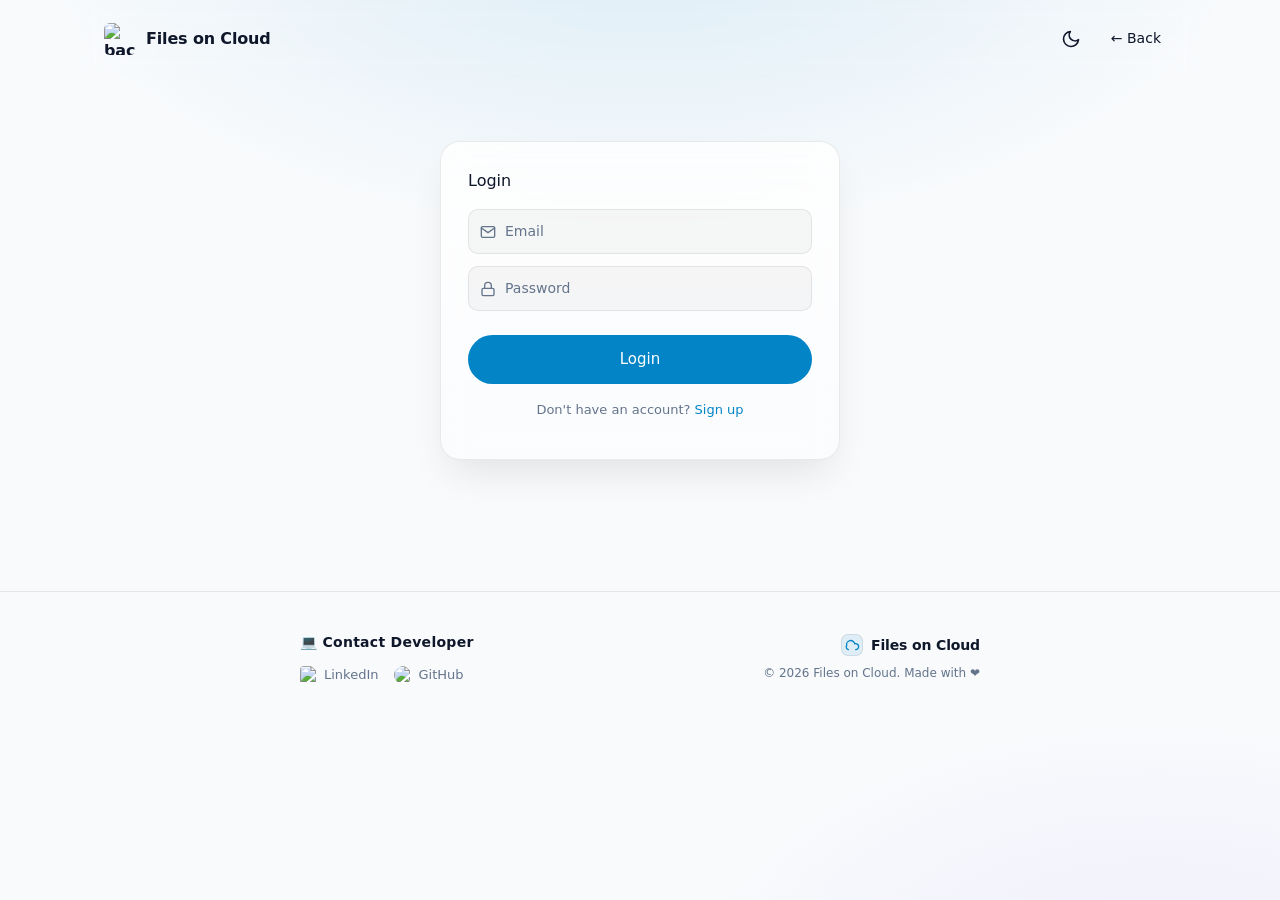
==== commit 919df90e: "Merge branch 'main' into feat/bulk-actions" ====
--- a/public/auth.html
+++ b/public/auth.html
@@ -81,25 +81,27 @@
 
   <!-- The Bottom Footer -->
   <footer class="footer">
-    <div class="brand" style="display: flex; flex-direction: column; gap: 8px;">
-      <h3 style="margin: 0; color: var(--text); font-size: 16px;">💻 Contact Developer</h3>
-      <div style="display: flex; gap: 16px; margin-top: 8px;">
-        <a href="https://www.linkedin.com/in/priyanshu-kumar-15799a293/" target="_blank" rel="noopener noreferrer" style="display: flex; align-items: center; gap: 6px;">
-          <img src="linkedin.png" height="20" width="20" alt="linkedin" style="border-radius: 4px;"> LinkedIn
-        </a>
-        <a href="https://github.com/priyansh13-c" target="_blank" rel="noopener noreferrer" style="display: flex; align-items: center; gap: 6px;">
-          <img src="github.png" height="20" width="20" alt="github" style="background: white; border-radius: 50%;"> GitHub
-        </a>
-      </div>
-    </div>
-    <div style="text-align: right;">
-      <div style="display: flex; align-items: center; justify-content: flex-end; gap: 8px; margin-bottom: 8px;">
-        <span class="brand-mark sm">
-          <svg viewBox="0 0 24 24" fill="none" stroke="currentColor" stroke-width="2" stroke-linecap="round" stroke-linejoin="round"><path d="M17.5 19a4.5 4.5 0 1 0-1.4-8.78A6 6 0 0 0 4 12.5 4.5 4.5 0 0 0 6.5 19"/></svg>
-        </span>
-        <span style="font-weight: 500;">Files on Cloud</span>
-      </div>
-      <p class="muted" style="margin: 0;">&copy; <span id="year"></span> Files on Cloud. Made with ❤️</p>
+    <div class="footer-container">
+      <div class="footer-section contact-dev">
+        <h3>💻 Contact Developer</h3>
+        <div class="social-links">
+          <a href="https://www.linkedin.com/in/priyanshu-kumar-15799a293/" target="_blank" rel="noopener noreferrer">
+            <img src="linkedin.png" alt="linkedin"> LinkedIn
+          </a>
+          <a href="https://github.com/priyansh13-c" target="_blank" rel="noopener noreferrer">
+            <img src="github.png" alt="github"> GitHub
+          </a>
+        </div>
+      </div>
+      <div class="footer-section brand-info">
+        <div class="brand-logo">
+          <span class="brand-mark sm">
+            <svg viewBox="0 0 24 24" fill="none" stroke="currentColor" stroke-width="2" stroke-linecap="round" stroke-linejoin="round"><path d="M17.5 19a4.5 4.5 0 1 0-1.4-8.78A6 6 0 0 0 4 12.5 4.5 4.5 0 0 0 6.5 19"/></svg>
+          </span>
+          <span class="brand-text">Files on Cloud</span>
+        </div>
+        <p class="copyright">&copy; <span id="year"></span> Files on Cloud. Made with ❤️</p>
+      </div>
     </div>
   </footer>
 
--- a/public/style.css
+++ b/public/style.css
@@ -390,13 +390,108 @@
 /* ---------- The Bottom Footer Area ---------- */
 .footer {
   border-top: 1px solid var(--border);
-  max-width: 1120px; margin: 0 auto;
-  padding: 24px;
-  display: flex; flex-direction: column; gap: 12px;
-  align-items: center; justify-content: space-between;
-  font-size: 13px; color: var(--muted);
-}
-@media (min-width: 600px) { .footer { flex-direction: row; } }
+  padding: 40px 24px;
+  background: transparent;
+  width: 100%;
+}
+
+.footer-container {
+  max-width: 680px; /* Centered layout matching the content container for excellent visual balance */
+  margin: 0 auto;
+  display: flex;
+  flex-direction: column;
+  align-items: center;
+  gap: 24px;
+  text-align: center;
+}
+
+.footer-section {
+  display: flex;
+  flex-direction: column;
+  align-items: center;
+  gap: 8px;
+}
+
+.footer-section h3 {
+  margin: 0;
+  color: var(--text);
+  font-size: 14px;
+  font-weight: 600;
+  letter-spacing: 0.02em;
+}
+
+.social-links {
+  display: flex;
+  gap: 16px;
+  margin-top: 4px;
+}
+
+.social-links a {
+  display: flex;
+  align-items: center;
+  gap: 6px;
+  color: var(--muted);
+  font-size: 13px;
+  font-weight: 500;
+  transition: color 0.2s, transform 0.2s;
+}
+
+.social-links a:hover {
+  color: var(--text);
+  transform: translateY(-1px);
+}
+
+.social-links a img {
+  height: 18px;
+  width: 18px;
+}
+
+.social-links a img[alt="linkedin"] {
+  border-radius: 4px;
+}
+
+.social-links a img[alt="github"] {
+  background: white;
+  border-radius: 50%;
+}
+
+.brand-logo {
+  display: flex;
+  align-items: center;
+  gap: 8px;
+}
+
+.brand-text {
+  font-weight: 600;
+  font-size: 14px;
+  color: var(--text);
+  letter-spacing: -0.01em;
+}
+
+.copyright {
+  margin: 0;
+  color: var(--muted);
+  font-size: 12px;
+}
+
+@media (min-width: 600px) {
+  .footer-container {
+    flex-direction: row;
+    justify-content: space-between;
+    align-items: center;
+    gap: 32px;
+  }
+
+  .footer-section {
+    align-items: flex-start;
+    text-align: left;
+  }
+
+  .footer-section.brand-info {
+    align-items: flex-end;
+    text-align: right;
+  }
+}
 
 /* ---------- Little Floating Toast Notifications ---------- */
 .toast {
@@ -629,3 +724,276 @@
 .auth-close:hover {
   color: var(--text);
 }
+
+/* =========================================
+   Storage Visualizer Component (Custom)
+   ========================================= */
+/* Storage Visualizer Component (Custom) */
+.storage-container {
+    background: rgba(255, 255, 255, 0.03);
+    border: 1px solid rgba(255, 255, 255, 0.1);
+    border-radius: 12px;
+    padding: 20px;
+    margin-bottom: 25px;
+    box-shadow: 0 4px 6px rgba(0, 0, 0, 0.2);
+}
+.storage-header {
+    display: flex;
+    justify-content: space-between;
+    margin-bottom: 12px;
+    color: var(--text-primary);
+    font-size: 1rem;
+    font-weight: 600;
+}
+.progress-track {
+    width: 100%;
+    height: 10px;
+    background: rgba(255, 255, 255, 0.08);
+    border-radius: 10px;
+    overflow: hidden;
+}
+.progress-fill {
+    height: 100%;
+    width: 0%;
+    background: linear-gradient(90deg, #667eea 0%, #764ba2 100%);
+    border-radius: 10px;
+    transition: width 0.8s ease-in-out, background 0.3s;
+}
+.progress-fill.warning { background: linear-gradient(90deg, #f6ad55 0%, #dd6b20 100%); }
+.progress-fill.danger { background: linear-gradient(90deg, #fc8181 0%, #e53e3e 100%); }
+.storage-text {
+    font-size: 0.85rem;
+    color: #4b5563;
+    margin-top: 8px;
+    text-align: right;
+    font-weight: 600;
+}
+body.light-theme .storage-container {
+    background: rgba(255, 255, 255, 0.98);
+    border: 1px solid rgba(99, 102, 241, 0.15);
+}
+
+body.light-theme .storage-header {
+    color: #374151;
+}
+
+body.light-theme .storage-text {
+    color: #4b5563;
+}
+
+body.light-theme .progress-track {
+    background: rgba(99, 102, 241, 0.12);
+}
+
+/*Search and Sort Controls UI */
+.controls-container {
+    display: flex;
+    gap: 15px;
+    margin-bottom: 20px;
+    flex-wrap: wrap;
+}
+
+.search-input {
+    flex: 1;
+    min-width: 200px;
+    padding: 10px 15px;
+    border-radius: 8px;
+    border: 1px solid rgba(255, 255, 255, 0.1);
+    background: rgba(255, 255, 255, 0.05);
+    color: var(--text-primary);
+    font-size: 0.95rem;
+    transition: border-color 0.3s;
+}
+
+body.light-theme .search-input {
+    background: white;
+    color: #111827;
+    border: 1px solid rgba(99, 102, 241, 0.2);
+}
+
+body.light-theme .search-input::placeholder {
+    color: #6b7280;
+}
+
+.search-input:focus {
+    outline: none;
+    border-color: #667eea;
+}
+
+.sort-select {
+    padding: 10px 15px;
+    border-radius: 8px;
+    border: 1px solid rgba(255, 255, 255, 0.1);
+    background: #1a202c; 
+    color: white;
+    font-size: 0.95rem;
+    cursor: pointer; 
+    transition: border-color 0.3s;
+}
+.sort-select:focus {
+    outline: none;
+    border-color: #667eea;
+}
+body.light-theme .footer {
+    background: rgba(255, 255, 255, 0.7);
+    border-top: 1px solid rgba(67, 56, 202, 0.15);
+}
+body.light-theme .section {
+    background: rgba(255, 255, 255, 0.98);
+    border: 1px solid rgba(99, 102, 241, 0.12);
+    box-shadow: 0 10px 30px rgba(0, 0, 0, 0.06);
+}
+body.light-theme summary,
+body.light-theme details button {
+    background: transparent !important;
+    box-shadow: none !important;
+    color: #4338ca;
+}
+body.light-theme select {
+    background: white;
+    color: #111827;
+}
+body.light-theme .section {
+    border: 1px solid rgba(99, 102, 241, 0.12);
+}
+/* FINAL LIGHT THEME BUTTONS */
+body.light-theme .auth-btn,
+body.light-theme button {
+    background: linear-gradient(135deg, #6366f1, #7c3aed);
+    color: white;
+    border: none;
+    box-shadow: 0 4px 10px rgba(99, 102, 241, 0.12);
+}
+
+body.light-theme .auth-btn:hover,
+body.light-theme button:hover {
+    background: linear-gradient(135deg, #4f46e5, #6d28d9);
+}
+
+/* KEEP THEME BUTTON SAME SIZE AS OTHER BUTTONS */
+#themeToggle {
+    display: flex;
+    align-items: center;
+    justify-content: center;
+}
+
+/* LIGHT THEME SELECT FIX */
+body.light-theme select {
+    background-color: white;
+    color: #111827;
+    border: 1px solid rgba(99, 102, 241, 0.25);
+}
+
+body.light-theme option {
+    background: white;
+    color: #111827;
+}
+
+/* MOBILE HEADER FIX */
+@media (max-width: 768px) {
+
+    .header {
+        position: relative;
+        padding-top: 5.5rem;
+        padding-bottom: 1.5rem;
+    }
+
+    .header .auth-buttons {
+        position: absolute;
+        top: 1rem;
+        left: 1rem;
+        display: flex;
+        gap: 0.6rem;
+        flex-wrap: wrap;
+    }
+
+    .header h1 {
+        font-size: 2.2rem;
+        text-align: center;
+        line-height: 1.2;
+    }
+}
+
+/* Bulk Selection & Floating Action Bar */
+input[type="checkbox"] {
+    width: 18px;
+    height: 18px;
+    cursor: pointer;
+    accent-color: #667eea;
+}
+
+tr.row-selected {
+    background: rgba(102, 126, 234, 0.15) !important;
+}
+
+body.light-theme tr.row-selected {
+    background: rgba(99, 102, 241, 0.1) !important;
+}
+
+.batch-action-bar {
+    position: fixed;
+    bottom: -100px;
+    left: 50%;
+    transform: translateX(-50%);
+    background: rgba(20, 22, 44, 0.95);
+    backdrop-filter: blur(10px);
+    border: 1px solid rgba(102, 126, 234, 0.5);
+    border-radius: 50px;
+    padding: 12px 25px;
+    display: flex;
+    align-items: center;
+    gap: 20px;
+    box-shadow: 0 10px 30px rgba(0, 0, 0, 0.5);
+    transition: bottom 0.4s cubic-bezier(0.175, 0.885, 0.32, 1.275);
+    z-index: 9000;
+}
+
+.batch-action-bar.show {
+    bottom: 30px;
+}
+
+body.light-theme .batch-action-bar {
+    background: rgba(255, 255, 255, 0.95);
+    border: 1px solid rgba(99, 102, 241, 0.3);
+    box-shadow: 0 10px 30px rgba(99, 102, 241, 0.2);
+}
+
+.batch-info {
+    color: var(--text-primary);
+    font-weight: 600;
+    font-size: 1rem;
+}
+
+.batch-buttons {
+    display: flex;
+    gap: 10px;
+}
+
+.batch-btn {
+    background: rgba(255, 255, 255, 0.1);
+    color: var(--text-primary);
+    border: none;
+    padding: 8px 16px;
+    border-radius: 20px;
+    font-size: 0.9rem;
+    cursor: pointer;
+    margin: 0;
+    transition: all 0.2s ease;
+}
+
+body.light-theme .batch-btn {
+    background: rgba(99, 102, 241, 0.1);
+    color: #111827;
+}
+
+.batch-btn:hover {
+    background: #667eea;
+    color: white;
+    box-shadow: none;
+    transform: scale(1.05);
+}
+
+.batch-btn.delete:hover {
+    background: #f44336;
+    color: white;
+}
